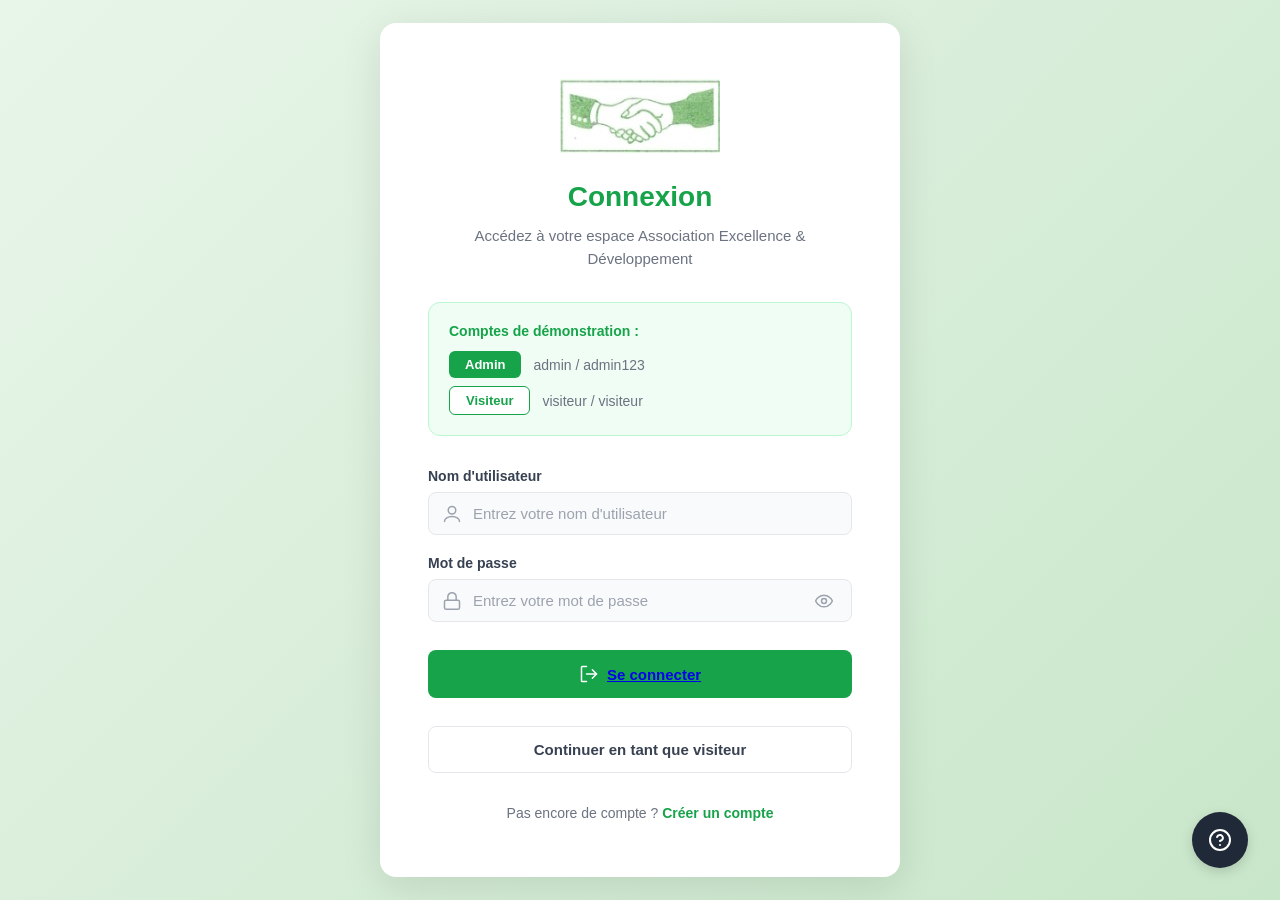
==== index.html @ cd338967 "Fix: move index.html to root" ====
<!doctype html>
<html lang="fr">
  <head>
    <meta charset="UTF-8" />
    <link rel="icon" type="image/svg+xml" href="/vite.svg" />
    <meta name="viewport" content="width=device-width, initial-scale=1.0" />
    <title>Connexion - Adolescence</title>
    <link rel="stylesheet" href="index-user.css">
  </head>
  <body>
    <div id="app">
      <!-- Page de connexion -->
      <div id="login-page" class="page active">
        <div class="container">
          <div class="auth-card">
            <div class="logo-container">
              <div class="logo">
                <img src="logo adolescence.jpg" alt="" srcset="">
              </div>
            </div>

            <h1 class="title">Connexion</h1>
            <p class="subtitle">Accédez à votre espace Association Excellence & Développement</p>

            <div class="demo-accounts">
              <p class="demo-title">Comptes de démonstration :</p>
              <div class="demo-buttons">
                <button class="demo-btn admin-btn">Admin</button>
                <span class="demo-credentials">admin / admin123</span>
              </div>
              <div class="demo-buttons">
                <button class="demo-btn visitor-btn">Visiteur</button>
                <span class="demo-credentials">visiteur / visiteur</span>
              </div>
            </div>

            <form id="login-form" class="auth-form">
              <div class="form-group">
                <label for="login-username">Nom d'utilisateur</label>
                <div class="input-wrapper">
                  <svg class="input-icon" width="20" height="20" viewBox="0 0 20 20" fill="none" xmlns="http://www.w3.org/2000/svg">
                    <path d="M10 10C12.0711 10 13.75 8.32107 13.75 6.25C13.75 4.17893 12.0711 2.5 10 2.5C7.92893 2.5 6.25 4.17893 6.25 6.25C6.25 8.32107 7.92893 10 10 10Z" stroke="currentColor" stroke-width="1.5" stroke-linecap="round" stroke-linejoin="round"/>
                    <path d="M17.5 17.5C17.5 14.7386 14.1421 12.5 10 12.5C5.85786 12.5 2.5 14.7386 2.5 17.5" stroke="currentColor" stroke-width="1.5" stroke-linecap="round" stroke-linejoin="round"/>
                  </svg>
                  <input type="text" id="login-username" placeholder="Entrez votre nom d'utilisateur" required>
                </div>
              </div>

              <div class="form-group">
                <label for="login-password">Mot de passe</label>
                <div class="input-wrapper">
                  <svg class="input-icon" width="20" height="20" viewBox="0 0 20 20" fill="none" xmlns="http://www.w3.org/2000/svg">
                    <path d="M15.8333 9.16667H4.16667C3.24619 9.16667 2.5 9.91286 2.5 10.8333V16.6667C2.5 17.5871 3.24619 18.3333 4.16667 18.3333H15.8333C16.7538 18.3333 17.5 17.5871 17.5 16.6667V10.8333C17.5 9.91286 16.7538 9.16667 15.8333 9.16667Z" stroke="currentColor" stroke-width="1.5" stroke-linecap="round" stroke-linejoin="round"/>
                    <path d="M5.83333 9.16667V5.83333C5.83333 4.72826 6.27232 3.66846 7.05372 2.88706C7.83512 2.10565 8.89493 1.66667 10 1.66667C11.1051 1.66667 12.1649 2.10565 12.9463 2.88706C13.7277 3.66846 14.1667 4.72826 14.1667 5.83333V9.16667" stroke="currentColor" stroke-width="1.5" stroke-linecap="round" stroke-linejoin="round"/>
                  </svg>
                  <input type="password" id="login-password" placeholder="Entrez votre mot de passe" required>
                  <button type="button" class="toggle-password" aria-label="Afficher le mot de passe">
                    <svg class="eye-icon" width="20" height="20" viewBox="0 0 20 20" fill="none" xmlns="http://www.w3.org/2000/svg">
                      <path d="M1.66667 10C1.66667 10 4.16667 4.16667 10 4.16667C15.8333 4.16667 18.3333 10 18.3333 10C18.3333 10 15.8333 15.8333 10 15.8333C4.16667 15.8333 1.66667 10 1.66667 10Z" stroke="currentColor" stroke-width="1.5" stroke-linecap="round" stroke-linejoin="round"/>
                      <path d="M10 12.5C11.3807 12.5 12.5 11.3807 12.5 10C12.5 8.61929 11.3807 7.5 10 7.5C8.61929 7.5 7.5 8.61929 7.5 10C7.5 11.3807 8.61929 12.5 10 12.5Z" stroke="currentColor" stroke-width="1.5" stroke-linecap="round" stroke-linejoin="round"/>
                    </svg>
                  </button>
                </div>
              </div>

              <button type="submit" class="btn btn-primary">
                <svg width="20" height="20" viewBox="0 0 20 20" fill="none" xmlns="http://www.w3.org/2000/svg">
                  <path d="M7.5 2.5H3.33333C2.8731 2.5 2.5 2.8731 2.5 3.33333V16.6667C2.5 17.1269 2.8731 17.5 3.33333 17.5H7.5" stroke="currentColor" stroke-width="1.5" stroke-linecap="round" stroke-linejoin="round"/>
                  <path d="M13.3333 14.1667L17.5 10L13.3333 5.83333" stroke="currentColor" stroke-width="1.5" stroke-linecap="round" stroke-linejoin="round"/>
                  <path d="M17.5 10H7.5" stroke="currentColor" stroke-width="1.5" stroke-linecap="round" stroke-linejoin="round"/>
                </svg>
                  <a href="accuille-user.html">Se connecter </a>
              </button>

              <button type="button" class="btn btn-secondary" id="continue-visitor">
                Continuer en tant que visiteur
              </button>

              <p class="switch-page">
                Pas encore de compte ? <a href="#" id="show-register">Créer un compte</a>
              </p>
            </form>
          </div>
        </div>
      </div>

      <!-- Page d'inscription -->
      <div id="register-page" class="page">
        <div class="container">
          <div class="auth-card">
            <div class="logo-container">
              <div class="logo">
                <img src="logo adolescence.jpg" alt="" srcset="">
              </div>
            </div>

            <h1 class="title">Créer un compte</h1>
            <p class="subtitle">Rejoignez Association Excellence & Développement</p>

            <form id="register-form" class="auth-form">
              <div class="form-group">
                <label for="register-fullname">Nom complet</label>
                <div class="input-wrapper">
                  <svg class="input-icon" width="20" height="20" viewBox="0 0 20 20" fill="none" xmlns="http://www.w3.org/2000/svg">
                    <path d="M10 10C12.0711 10 13.75 8.32107 13.75 6.25C13.75 4.17893 12.0711 2.5 10 2.5C7.92893 2.5 6.25 4.17893 6.25 6.25C6.25 8.32107 7.92893 10 10 10Z" stroke="currentColor" stroke-width="1.5" stroke-linecap="round" stroke-linejoin="round"/>
                    <path d="M17.5 17.5C17.5 14.7386 14.1421 12.5 10 12.5C5.85786 12.5 2.5 14.7386 2.5 17.5" stroke="currentColor" stroke-width="1.5" stroke-linecap="round" stroke-linejoin="round"/>
                  </svg>
                  <input type="text" id="register-fullname" placeholder="Entrez votre nom complet" required>
                </div>
              </div>

              <div class="form-group">
                <label for="register-email">Email</label>
                <div class="input-wrapper">
                  <svg class="input-icon" width="20" height="20" viewBox="0 0 20 20" fill="none" xmlns="http://www.w3.org/2000/svg">
                    <path d="M3.33333 5.83333C3.33333 4.91286 4.07952 4.16667 5 4.16667H15C15.9205 4.16667 16.6667 4.91286 16.6667 5.83333V14.1667C16.6667 15.0871 15.9205 15.8333 15 15.8333H5C4.07952 15.8333 3.33333 15.0871 3.33333 14.1667V5.83333Z" stroke="currentColor" stroke-width="1.5" stroke-linecap="round" stroke-linejoin="round"/>
                    <path d="M3.33333 5.83333L10 10.8333L16.6667 5.83333" stroke="currentColor" stroke-width="1.5" stroke-linecap="round" stroke-linejoin="round"/>
                  </svg>
                  <input type="email" id="register-email" placeholder="votre@email.com" required>
                </div>
              </div>

              <div class="form-group">
                <label for="register-username">Nom d'utilisateur</label>
                <div class="input-wrapper">
                  <svg class="input-icon" width="20" height="20" viewBox="0 0 20 20" fill="none" xmlns="http://www.w3.org/2000/svg">
                    <path d="M10 10C12.0711 10 13.75 8.32107 13.75 6.25C13.75 4.17893 12.0711 2.5 10 2.5C7.92893 2.5 6.25 4.17893 6.25 6.25C6.25 8.32107 7.92893 10 10 10Z" stroke="currentColor" stroke-width="1.5" stroke-linecap="round" stroke-linejoin="round"/>
                    <path d="M17.5 17.5C17.5 14.7386 14.1421 12.5 10 12.5C5.85786 12.5 2.5 14.7386 2.5 17.5" stroke="currentColor" stroke-width="1.5" stroke-linecap="round" stroke-linejoin="round"/>
                  </svg>
                  <input type="text" id="register-username" placeholder="Choisissez un nom d'utilisateur" required>
                </div>
              </div>

              <div class="form-group">
                <label for="register-password">Mot de passe</label>
                <div class="input-wrapper">
                  <svg class="input-icon" width="20" height="20" viewBox="0 0 20 20" fill="none" xmlns="http://www.w3.org/2000/svg">
                    <path d="M15.8333 9.16667H4.16667C3.24619 9.16667 2.5 9.91286 2.5 10.8333V16.6667C2.5 17.5871 3.24619 18.3333 4.16667 18.3333H15.8333C16.7538 18.3333 17.5 17.5871 17.5 16.6667V10.8333C17.5 9.91286 16.7538 9.16667 15.8333 9.16667Z" stroke="currentColor" stroke-width="1.5" stroke-linecap="round" stroke-linejoin="round"/>
                    <path d="M5.83333 9.16667V5.83333C5.83333 4.72826 6.27232 3.66846 7.05372 2.88706C7.83512 2.10565 8.89493 1.66667 10 1.66667C11.1051 1.66667 12.1649 2.10565 12.9463 2.88706C13.7277 3.66846 14.1667 4.72826 14.1667 5.83333V9.16667" stroke="currentColor" stroke-width="1.5" stroke-linecap="round" stroke-linejoin="round"/>
                  </svg>
                  <input type="password" id="register-password" placeholder="Créez un mot de passe" required>
                  <button type="button" class="toggle-password" aria-label="Afficher le mot de passe">
                    <svg class="eye-icon" width="20" height="20" viewBox="0 0 20 20" fill="none" xmlns="http://www.w3.org/2000/svg">
                      <path d="M1.66667 10C1.66667 10 4.16667 4.16667 10 4.16667C15.8333 4.16667 18.3333 10 18.3333 10C18.3333 10 15.8333 15.8333 10 15.8333C4.16667 15.8333 1.66667 10 1.66667 10Z" stroke="currentColor" stroke-width="1.5" stroke-linecap="round" stroke-linejoin="round"/>
                      <path d="M10 12.5C11.3807 12.5 12.5 11.3807 12.5 10C12.5 8.61929 11.3807 7.5 10 7.5C8.61929 7.5 7.5 8.61929 7.5 10C7.5 11.3807 8.61929 12.5 10 12.5Z" stroke="currentColor" stroke-width="1.5" stroke-linecap="round" stroke-linejoin="round"/>
                    </svg>
                  </button>
                </div>
              </div>

              <div class="form-group">
                <label for="register-confirm-password">Confirmer le mot de passe</label>
                <div class="input-wrapper">
                  <svg class="input-icon" width="20" height="20" viewBox="0 0 20 20" fill="none" xmlns="http://www.w3.org/2000/svg">
                    <path d="M15.8333 9.16667H4.16667C3.24619 9.16667 2.5 9.91286 2.5 10.8333V16.6667C2.5 17.5871 3.24619 18.3333 4.16667 18.3333H15.8333C16.7538 18.3333 17.5 17.5871 17.5 16.6667V10.8333C17.5 9.91286 16.7538 9.16667 15.8333 9.16667Z" stroke="currentColor" stroke-width="1.5" stroke-linecap="round" stroke-linejoin="round"/>
                    <path d="M5.83333 9.16667V5.83333C5.83333 4.72826 6.27232 3.66846 7.05372 2.88706C7.83512 2.10565 8.89493 1.66667 10 1.66667C11.1051 1.66667 12.1649 2.10565 12.9463 2.88706C13.7277 3.66846 14.1667 4.72826 14.1667 5.83333V9.16667" stroke="currentColor" stroke-width="1.5" stroke-linecap="round" stroke-linejoin="round"/>
                  </svg>
                  <input type="password" id="register-confirm-password" placeholder="Confirmez votre mot de passe" required>
                  <button type="button" class="toggle-password" aria-label="Afficher le mot de passe">
                    <svg class="eye-icon" width="20" height="20" viewBox="0 0 20 20" fill="none" xmlns="http://www.w3.org/2000/svg">
                      <path d="M1.66667 10C1.66667 10 4.16667 4.16667 10 4.16667C15.8333 4.16667 18.3333 10 18.3333 10C18.3333 10 15.8333 15.8333 10 15.8333C4.16667 15.8333 1.66667 10 1.66667 10Z" stroke="currentColor" stroke-width="1.5" stroke-linecap="round" stroke-linejoin="round"/>
                      <path d="M10 12.5C11.3807 12.5 12.5 11.3807 12.5 10C12.5 8.61929 11.3807 7.5 10 7.5C8.61929 7.5 7.5 8.61929 7.5 10C7.5 11.3807 8.61929 12.5 10 12.5Z" stroke="currentColor" stroke-width="1.5" stroke-linecap="round" stroke-linejoin="round"/>
                    </svg>
                  </button>
                </div>
              </div>

              <button type="submit" class="btn btn-primary">
                <svg width="20" height="20" viewBox="0 0 20 20" fill="none" xmlns="http://www.w3.org/2000/svg">
                  <path d="M10 4.16667V15.8333" stroke="currentColor" stroke-width="1.5" stroke-linecap="round" stroke-linejoin="round"/>
                  <path d="M4.16667 10H15.8333" stroke="currentColor" stroke-width="1.5" stroke-linecap="round" stroke-linejoin="round"/>
                </svg>
                <a href="index.html">Créer mon compte </a>
              </button>

              <p class="switch-page">
                Déjà un compte ? <a href="#" id="show-login">Se connecter</a>
              </p>
            </form>
          </div>
        </div>
      </div>

      <!-- Bouton d'aide -->
      <button class="help-button" aria-label="Aide">
        <svg width="24" height="24" viewBox="0 0 24 24" fill="none" xmlns="http://www.w3.org/2000/svg">
          <circle cx="12" cy="12" r="10" stroke="white" stroke-width="2"/>
          <path d="M9.09 9C9.3251 8.33167 9.78915 7.76811 10.4 7.40913C11.0108 7.05016 11.7289 6.91894 12.4272 7.03871C13.1255 7.15849 13.7588 7.52152 14.2151 8.06353C14.6713 8.60553 14.9211 9.29152 14.92 10C14.92 12 11.92 13 11.92 13" stroke="white" stroke-width="2" stroke-linecap="round" stroke-linejoin="round"/>
          <circle cx="12" cy="17" r="1" fill="white"/>
        </svg>
      </button>
    </div>

    <script src="index-user.js"></script>
  </body>
</html>
---- index-user.css ----
* {
  margin: 0;
  padding: 0;
  box-sizing: border-box;
}

body {
  font-family: -apple-system, BlinkMacSystemFont, 'Segoe UI', Roboto, 'Helvetica Neue', Arial, sans-serif;
  background: linear-gradient(135deg, #e8f5e9 0%, #c8e6c9 100%);
  min-height: 100vh;
  display: flex;
  align-items: center;
  justify-content: center;
  padding: 20px;
}

#app {
  width: 100%;
  position: relative;
}

.container {
  max-width: 520px;
  margin: 0 auto;
  width: 100%;
}

.page {
  display: none;
  animation: fadeIn 0.3s ease-in-out;
}

.page.active {
  display: block;
}

@keyframes fadeIn {
  from {
    opacity: 0;
    transform: translateY(10px);
  }
  to {
    opacity: 1;
    transform: translateY(0);
  }
}

.auth-card {
  background: white;
  border-radius: 16px;
  box-shadow: 0 10px 40px rgba(0, 0, 0, 0.1);
  padding: 48px 40px;
  transition: transform 0.3s ease;
}

.auth-card:hover {
  transform: translateY(-2px);
  box-shadow: 0 12px 48px rgba(0, 0, 0, 0.12);
}

.logo-container {
  text-align: center;
  margin-bottom: 24px;
}

.logo {
  display: inline-block;
  transition: transform 0.3s ease;
}

.logo:hover {
  transform: scale(1.05) rotate(5deg);
}

.title {
  font-size: 28px;
  font-weight: 600;
  text-align: center;
  color: #16A34A;
  margin-bottom: 12px;
}

.subtitle {
  font-size: 15px;
  text-align: center;
  color: #6B7280;
  margin-bottom: 32px;
  line-height: 1.5;
}

.demo-accounts {
  background: #F0FDF4;
  border: 1.5px solid #BBF7D0;
  border-radius: 12px;
  padding: 20px;
  margin-bottom: 32px;
}

.demo-title {
  font-size: 14px;
  font-weight: 600;
  color: #16A34A;
  margin-bottom: 12px;
}

.demo-buttons {
  display: flex;
  align-items: center;
  gap: 12px;
  margin-bottom: 8px;
}

.demo-buttons:last-child {
  margin-bottom: 0;
}

.demo-btn {
  padding: 6px 16px;
  border-radius: 6px;
  border: none;
  font-size: 13px;
  font-weight: 600;
  cursor: pointer;
  transition: all 0.2s ease;
}

.admin-btn {
  background: #16A34A;
  color: white;
}

.admin-btn:hover {
  background: #15803D;
  transform: translateY(-1px);
}

.visitor-btn {
  background: white;
  color: #16A34A;
  border: 1.5px solid #16A34A;
}

.visitor-btn:hover {
  background: #F0FDF4;
  transform: translateY(-1px);
}

.demo-credentials {
  font-size: 14px;
  color: #6B7280;
}

.auth-form {
  display: flex;
  flex-direction: column;
  gap: 20px;
}

.form-group {
  display: flex;
  flex-direction: column;
  gap: 8px;
}

.form-group label {
  font-size: 14px;
  font-weight: 600;
  color: #374151;
}

.input-wrapper {
  position: relative;
  display: flex;
  align-items: center;
}

.input-icon {
  position: absolute;
  left: 14px;
  color: #9CA3AF;
  pointer-events: none;
  z-index: 1;
}

.input-wrapper input {
  width: 100%;
  padding: 12px 14px 12px 44px;
  border: 1.5px solid #E5E7EB;
  border-radius: 8px;
  font-size: 15px;
  color: #1F2937;
  background: #F9FAFB;
  transition: all 0.2s ease;
}

.input-wrapper input:focus {
  outline: none;
  border-color: #16A34A;
  background: white;
  box-shadow: 0 0 0 3px rgba(22, 163, 74, 0.1);
}

.input-wrapper input::placeholder {
  color: #9CA3AF;
}

.toggle-password {
  position: absolute;
  right: 12px;
  background: none;
  border: none;
  padding: 6px;
  cursor: pointer;
  color: #9CA3AF;
  transition: color 0.2s ease;
  display: flex;
  align-items: center;
  justify-content: center;
}

.toggle-password:hover {
  color: #16A34A;
}

.toggle-password:focus {
  outline: none;
}

.btn {
  padding: 14px 24px;
  border-radius: 8px;
  border: none;
  font-size: 15px;
  font-weight: 600;
  cursor: pointer;
  transition: all 0.3s ease;
  display: flex;
  align-items: center;
  justify-content: center;
  gap: 8px;
  margin-top: 8px;
}

.btn-primary {
  background: #16A34A;
  color: white;
}

.btn-primary:hover {
  background: #15803D;
  transform: translateY(-2px);
  box-shadow: 0 6px 20px rgba(22, 163, 74, 0.3);
}

.btn-primary:active {
  transform: translateY(0);
}

.btn-secondary {
  background: white;
  color: #374151;
  border: 1.5px solid #E5E7EB;
}

.btn-secondary:hover {
  background: #F9FAFB;
  border-color: #16A34A;
  color: #16A34A;
  transform: translateY(-2px);
  box-shadow: 0 4px 12px rgba(0, 0, 0, 0.08);
}

.btn-secondary:active {
  transform: translateY(0);
}

.switch-page {
  text-align: center;
  font-size: 14px;
  color: #6B7280;
  margin-top: 12px;
}

.switch-page a {
  color: #16A34A;
  text-decoration: none;
  font-weight: 600;
  transition: color 0.2s ease;
}

.switch-page a:hover {
  color: #15803D;
  text-decoration: underline;
}

.help-button {
  position: fixed;
  bottom: 32px;
  right: 32px;
  width: 56px;
  height: 56px;
  border-radius: 50%;
  background: #1F2937;
  border: none;
  cursor: pointer;
  display: flex;
  align-items: center;
  justify-content: center;
  box-shadow: 0 4px 12px rgba(0, 0, 0, 0.15);
  transition: all 0.3s ease;
  z-index: 1000;
}

.help-button:hover {
  background: #111827;
  transform: scale(1.1);
  box-shadow: 0 6px 20px rgba(0, 0, 0, 0.2);
}

.help-button:active {
  transform: scale(1.05);
}

@media (max-width: 640px) {
  body {
    padding: 16px;
  }

  .auth-card {
    padding: 32px 24px;
  }

  .title {
    font-size: 24px;
  }

  .subtitle {
    font-size: 14px;
  }

  .demo-accounts {
    padding: 16px;
  }

  .demo-buttons {
    flex-direction: column;
    align-items: flex-start;
    gap: 8px;
  }

  .help-button {
    bottom: 24px;
    right: 24px;
    width: 48px;
    height: 48px;
  }

  .help-button svg {
    width: 20px;
    height: 20px;
  }
}

@media (max-width: 400px) {
  .auth-card {
    padding: 24px 20px;
  }

  .title {
    font-size: 22px;
  }

  .btn {
    padding: 12px 20px;
    font-size: 14px;
  }

  .input-wrapper input {
    font-size: 14px;
    padding: 11px 12px 11px 40px;
  }
}

@media (min-width: 641px) and (max-width: 1024px) {
  .container {
    max-width: 480px;
  }
}

@media (min-width: 1025px) {
  .container {
    max-width: 520px;
  }

  .auth-card {
    padding: 56px 48px;
  }
}

.error-message {
  background: #FEE2E2;
  border: 1.5px solid #FCA5A5;
  color: #DC2626;
  padding: 12px 16px;
  border-radius: 8px;
  font-size: 14px;
  margin-bottom: 16px;
  display: none;
  animation: slideDown 0.3s ease;
}

.error-message.show {
  display: block;
}

.success-message {
  background: #D1FAE5;
  border: 1.5px solid #86EFAC;
  color: #16A34A;
  padding: 12px 16px;
  border-radius: 8px;
  font-size: 14px;
  margin-bottom: 16px;
  display: none;
  animation: slideDown 0.3s ease;
}

.success-message.show {
  display: block;
}

@keyframes slideDown {
  from {
    opacity: 0;
    transform: translateY(-10px);
  }
  to {
    opacity: 1;
    transform: translateY(0);
  }
}

.btn:disabled {
  opacity: 0.6;
  cursor: not-allowed;
  transform: none !important;
}

.input-wrapper input:disabled {
  background: #F3F4F6;
  cursor: not-allowed;
}
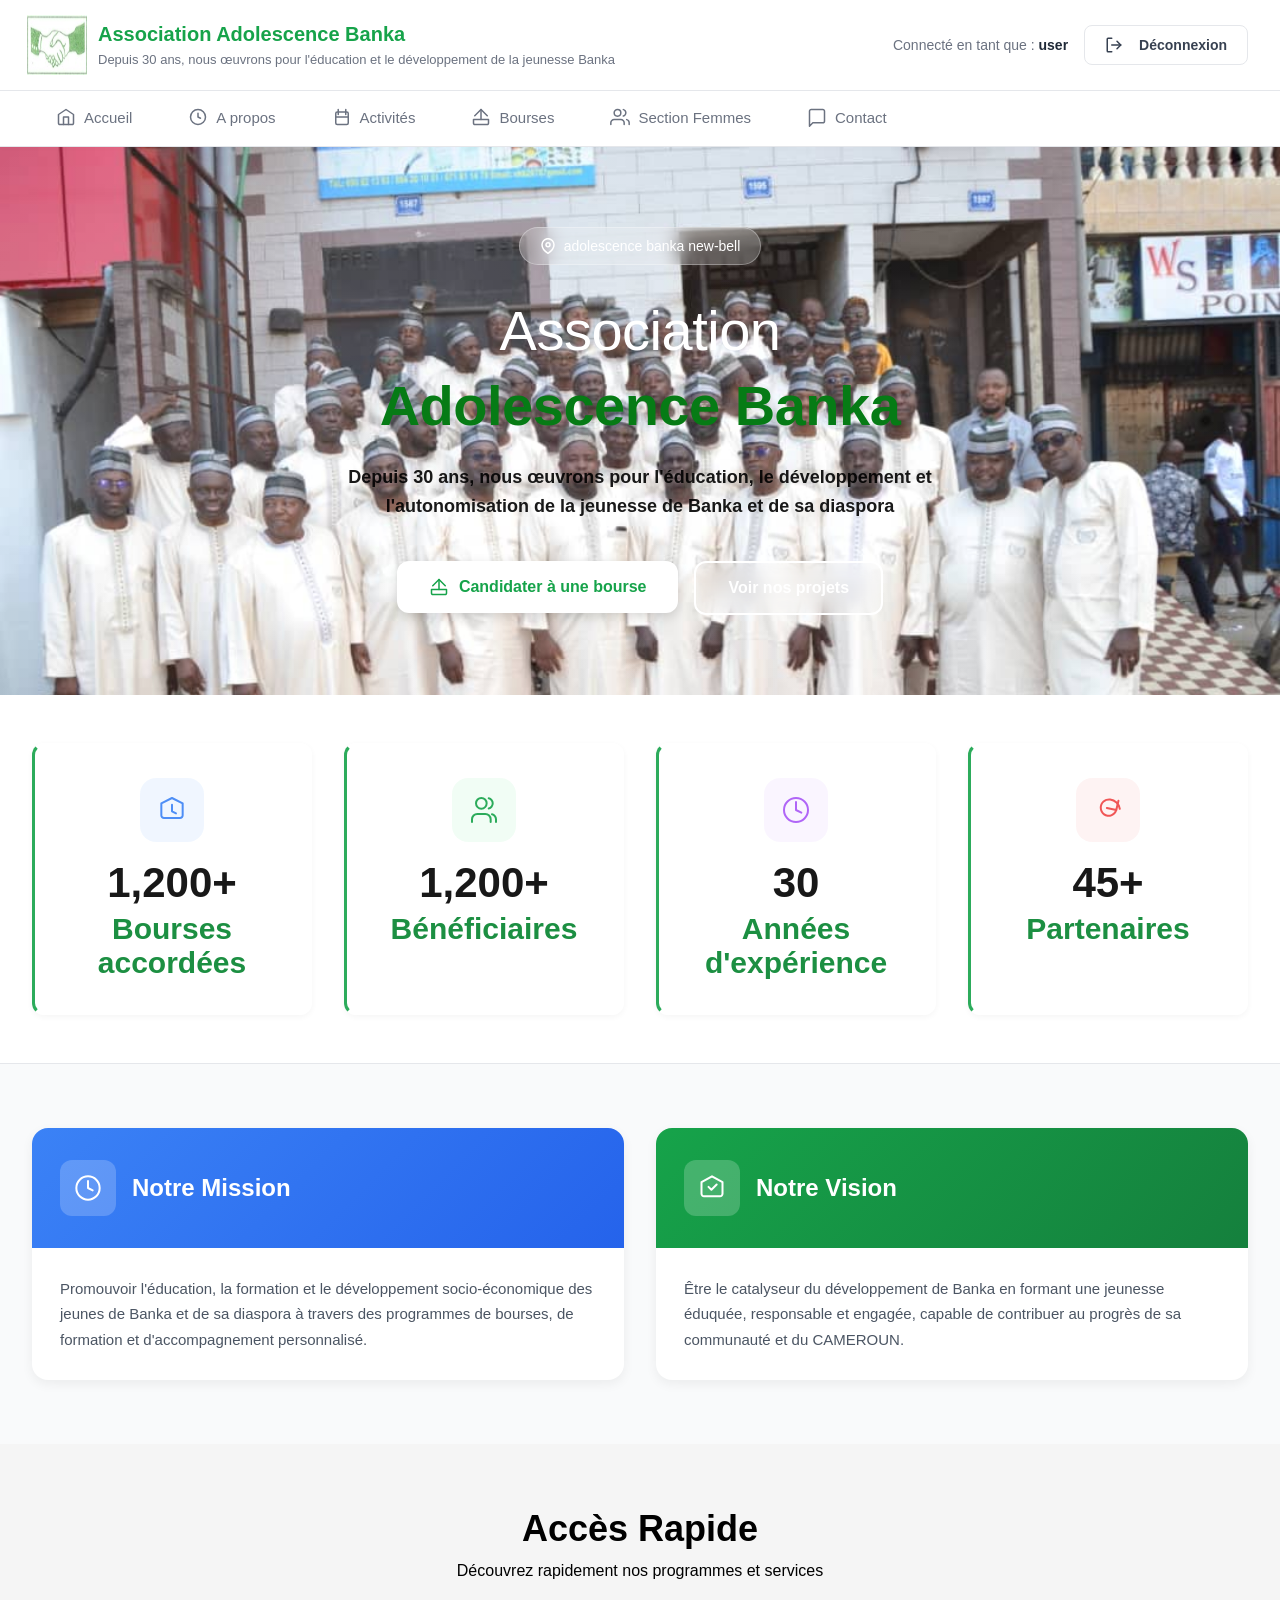
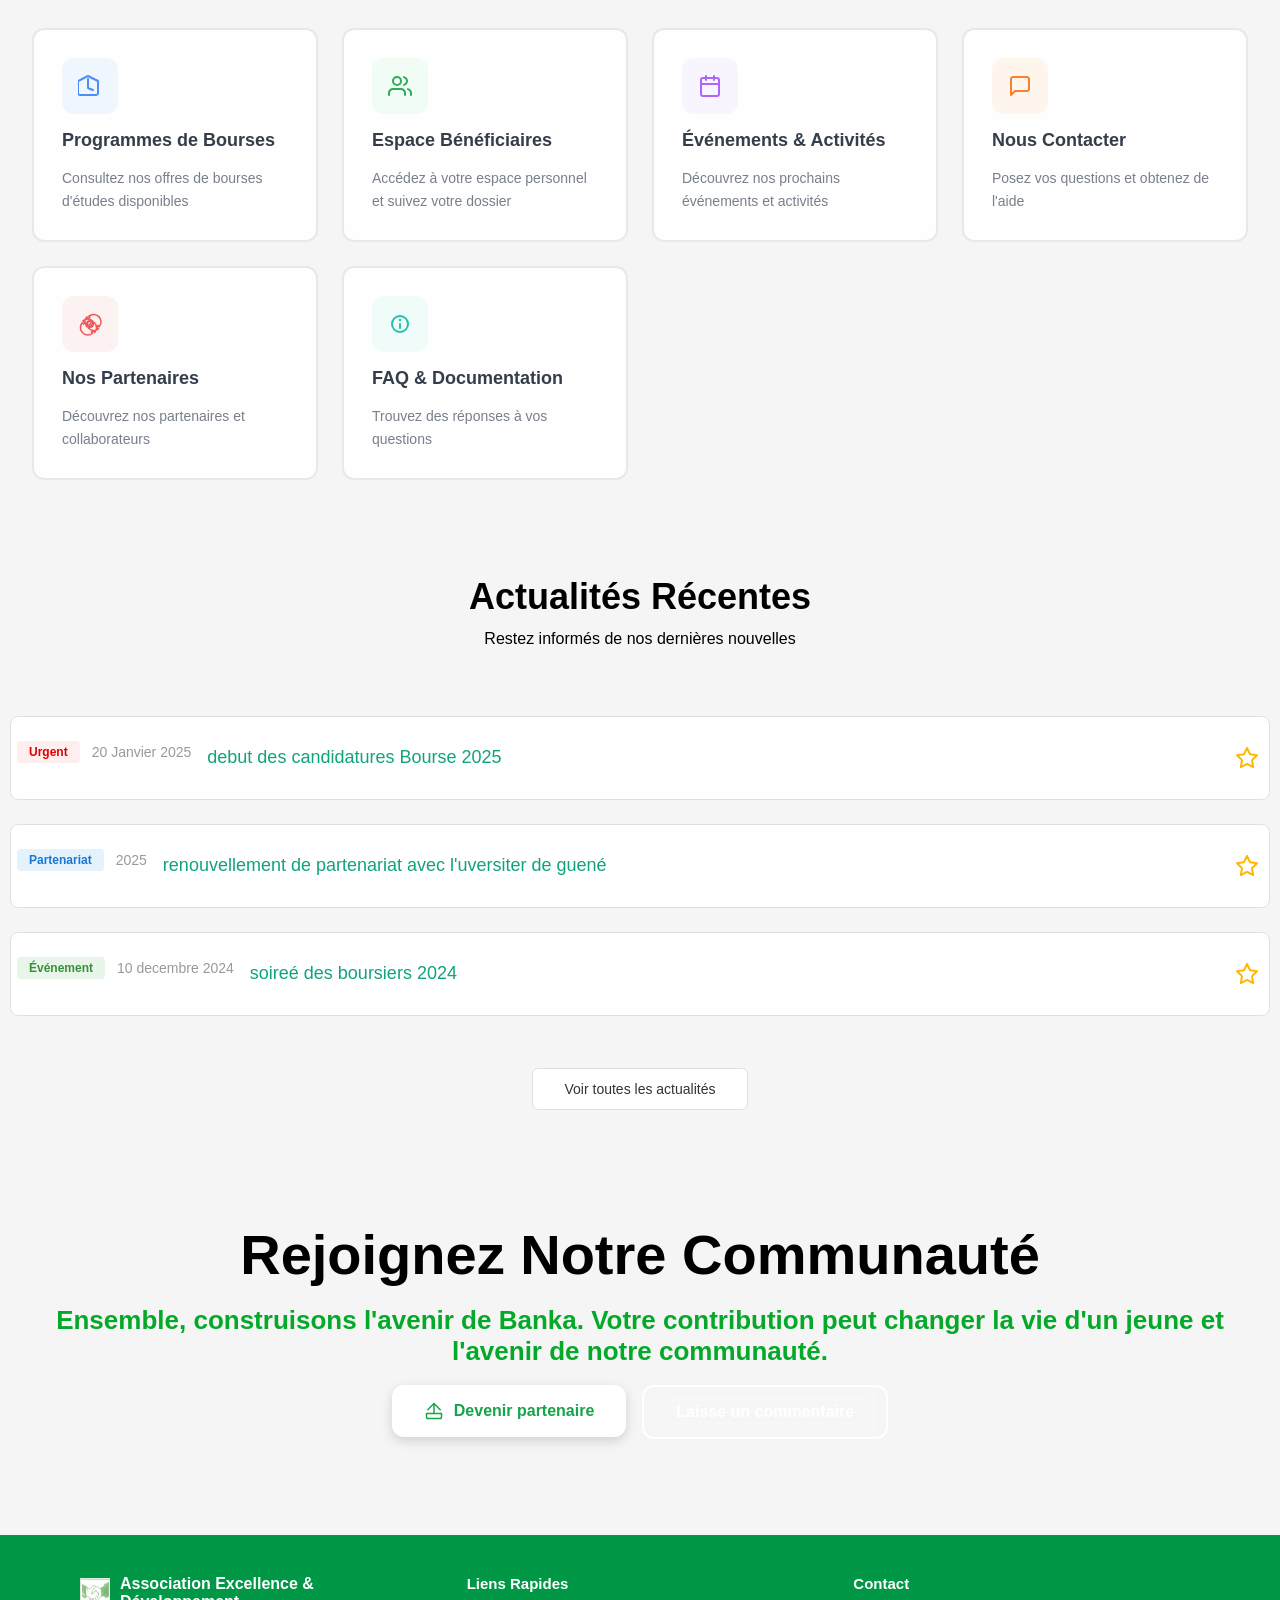
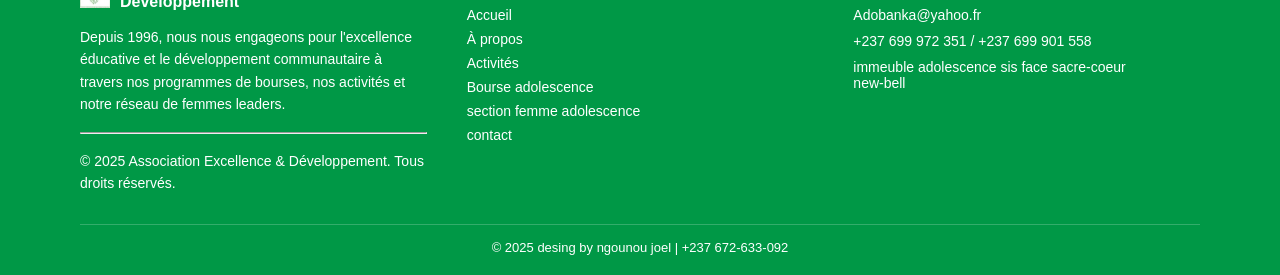
==== commit 1ee10585: "mise ajour de galerie" ====
--- a/index.html
+++ b/index.html
@@ -2,195 +2,416 @@
 <html lang="fr">
   <head>
     <meta charset="UTF-8" />
-    <link rel="icon" type="image/svg+xml" href="/vite.svg" />
     <meta name="viewport" content="width=device-width, initial-scale=1.0" />
-    <title>Connexion - Adolescence</title>
-    <link rel="stylesheet" href="index-user.css">
+    <title>Accueil - Association Adolescence Banka</title>
+    <link rel="stylesheet" href="accuille-user.css">
+    <link rel="stylesheet" href="footer-header-user.css">
   </head>
   <body>
     <div id="app">
-      <!-- Page de connexion -->
-      <div id="login-page" class="page active">
-        <div class="container">
-          <div class="auth-card">
-            <div class="logo-container">
-              <div class="logo">
-                <img src="logo adolescence.jpg" alt="" srcset="">
-              </div>
-            </div>
-
-            <h1 class="title">Connexion</h1>
-            <p class="subtitle">Accédez à votre espace Association Excellence & Développement</p>
-
-            <div class="demo-accounts">
-              <p class="demo-title">Comptes de démonstration :</p>
-              <div class="demo-buttons">
-                <button class="demo-btn admin-btn">Admin</button>
-                <span class="demo-credentials">admin / admin123</span>
-              </div>
-              <div class="demo-buttons">
-                <button class="demo-btn visitor-btn">Visiteur</button>
-                <span class="demo-credentials">visiteur / visiteur</span>
-              </div>
-            </div>
-
-            <form id="login-form" class="auth-form">
-              <div class="form-group">
-                <label for="login-username">Nom d'utilisateur</label>
-                <div class="input-wrapper">
-                  <svg class="input-icon" width="20" height="20" viewBox="0 0 20 20" fill="none" xmlns="http://www.w3.org/2000/svg">
-                    <path d="M10 10C12.0711 10 13.75 8.32107 13.75 6.25C13.75 4.17893 12.0711 2.5 10 2.5C7.92893 2.5 6.25 4.17893 6.25 6.25C6.25 8.32107 7.92893 10 10 10Z" stroke="currentColor" stroke-width="1.5" stroke-linecap="round" stroke-linejoin="round"/>
-                    <path d="M17.5 17.5C17.5 14.7386 14.1421 12.5 10 12.5C5.85786 12.5 2.5 14.7386 2.5 17.5" stroke="currentColor" stroke-width="1.5" stroke-linecap="round" stroke-linejoin="round"/>
-                  </svg>
-                  <input type="text" id="login-username" placeholder="Entrez votre nom d'utilisateur" required>
-                </div>
-              </div>
-
-              <div class="form-group">
-                <label for="login-password">Mot de passe</label>
-                <div class="input-wrapper">
-                  <svg class="input-icon" width="20" height="20" viewBox="0 0 20 20" fill="none" xmlns="http://www.w3.org/2000/svg">
-                    <path d="M15.8333 9.16667H4.16667C3.24619 9.16667 2.5 9.91286 2.5 10.8333V16.6667C2.5 17.5871 3.24619 18.3333 4.16667 18.3333H15.8333C16.7538 18.3333 17.5 17.5871 17.5 16.6667V10.8333C17.5 9.91286 16.7538 9.16667 15.8333 9.16667Z" stroke="currentColor" stroke-width="1.5" stroke-linecap="round" stroke-linejoin="round"/>
-                    <path d="M5.83333 9.16667V5.83333C5.83333 4.72826 6.27232 3.66846 7.05372 2.88706C7.83512 2.10565 8.89493 1.66667 10 1.66667C11.1051 1.66667 12.1649 2.10565 12.9463 2.88706C13.7277 3.66846 14.1667 4.72826 14.1667 5.83333V9.16667" stroke="currentColor" stroke-width="1.5" stroke-linecap="round" stroke-linejoin="round"/>
-                  </svg>
-                  <input type="password" id="login-password" placeholder="Entrez votre mot de passe" required>
-                  <button type="button" class="toggle-password" aria-label="Afficher le mot de passe">
-                    <svg class="eye-icon" width="20" height="20" viewBox="0 0 20 20" fill="none" xmlns="http://www.w3.org/2000/svg">
-                      <path d="M1.66667 10C1.66667 10 4.16667 4.16667 10 4.16667C15.8333 4.16667 18.3333 10 18.3333 10C18.3333 10 15.8333 15.8333 10 15.8333C4.16667 15.8333 1.66667 10 1.66667 10Z" stroke="currentColor" stroke-width="1.5" stroke-linecap="round" stroke-linejoin="round"/>
-                      <path d="M10 12.5C11.3807 12.5 12.5 11.3807 12.5 10C12.5 8.61929 11.3807 7.5 10 7.5C8.61929 7.5 7.5 8.61929 7.5 10C7.5 11.3807 8.61929 12.5 10 12.5Z" stroke="currentColor" stroke-width="1.5" stroke-linecap="round" stroke-linejoin="round"/>
-                    </svg>
-                  </button>
-                </div>
-              </div>
-
-              <button type="submit" class="btn btn-primary">
-                <svg width="20" height="20" viewBox="0 0 20 20" fill="none" xmlns="http://www.w3.org/2000/svg">
-                  <path d="M7.5 2.5H3.33333C2.8731 2.5 2.5 2.8731 2.5 3.33333V16.6667C2.5 17.1269 2.8731 17.5 3.33333 17.5H7.5" stroke="currentColor" stroke-width="1.5" stroke-linecap="round" stroke-linejoin="round"/>
-                  <path d="M13.3333 14.1667L17.5 10L13.3333 5.83333" stroke="currentColor" stroke-width="1.5" stroke-linecap="round" stroke-linejoin="round"/>
-                  <path d="M17.5 10H7.5" stroke="currentColor" stroke-width="1.5" stroke-linecap="round" stroke-linejoin="round"/>
-                </svg>
-                  <a href="accuille-user.html">Se connecter </a>
-              </button>
-
-              <button type="button" class="btn btn-secondary" id="continue-visitor">
-                Continuer en tant que visiteur
-              </button>
-
-              <p class="switch-page">
-                Pas encore de compte ? <a href="#" id="show-register">Créer un compte</a>
-              </p>
-            </form>
-          </div>
-        </div>
+      <!-- Header -->
+      <header class="header">
+        <div class="header-container">
+          <div class="logo-section">
+            <div class="logo-icon">
+              <img src="logo adolescence.jpg" alt="" srcset="">
+            </div>
+            <div class="logo-text">
+              <h1 class="logo-title">Association Adolescence Banka</h1>
+              <p class="logo-subtitle">Depuis 30 ans, nous œuvrons pour l'éducation et le développement de la jeunesse Banka</p>
+            </div>
+          </div>
+          <div class="user-section">
+            <span class="user-label">Connecté en tant que : <strong class="user-name">user</strong></span>
+            <button class="logout-btn" id="logout-btn">
+              <svg width="18" height="18" viewBox="0 0 18 18" fill="none" xmlns="http://www.w3.org/2000/svg">
+                <path d="M6.75 2.25H3C2.58579 2.25 2.25 2.58579 2.25 3V15C2.25 15.4142 2.58579 15.75 3 15.75H6.75" stroke="currentColor" stroke-width="1.5" stroke-linecap="round" stroke-linejoin="round"/>
+                <path d="M12 12.75L15.75 9L12 5.25" stroke="currentColor" stroke-width="1.5" stroke-linecap="round" stroke-linejoin="round"/>
+                <path d="M15.75 9H6.75" stroke="currentColor" stroke-width="1.5" stroke-linecap="round" stroke-linejoin="round"/>
+              </svg>
+              Déconnexion
+            </button>
+          </div>
+        </div>
+      </header>
+
+      <!-- Navigation -->
+      <nav class="navigation">
+        <div class="nav-container">
+          <a href="accuille-user.html" class="nav-item active">
+            <svg width="20" height="20" viewBox="0 0 20 20" fill="none" xmlns="http://www.w3.org/2000/svg">
+              <path d="M2.5 7.5L10 2.5L17.5 7.5V16.25C17.5 16.5815 17.3683 16.8995 17.1339 17.1339C16.8995 17.3683 16.5815 17.5 16.25 17.5H3.75C3.41848 17.5 3.10054 17.3683 2.86612 17.1339C2.6317 16.8995 2.5 16.5815 2.5 16.25V7.5Z" stroke="currentColor" stroke-width="1.5" stroke-linecap="round" stroke-linejoin="round"/>
+              <path d="M7.5 17.5V10H12.5V17.5" stroke="currentColor" stroke-width="1.5" stroke-linecap="round" stroke-linejoin="round"/>
+            </svg>
+            Accueil
+          </a>
+          <a href="A propos-user.html" class="nav-item">
+            <svg width="20" height="20" viewBox="0 0 20 20" fill="none" xmlns="http://www.w3.org/2000/svg">
+              <path d="M10 17.5C14.1421 17.5 17.5 14.1421 17.5 10C17.5 5.85786 14.1421 2.5 10 2.5C5.85786 2.5 2.5 5.85786 2.5 10C2.5 14.1421 5.85786 17.5 10 17.5Z" stroke="currentColor" stroke-width="1.5" stroke-linecap="round" stroke-linejoin="round"/>
+              <path d="M10 6.25V10L12.5 11.25" stroke="currentColor" stroke-width="1.5" stroke-linecap="round" stroke-linejoin="round"/>
+            </svg>
+            A propos
+          </a>
+          <a href="Activiter-user.html" class="nav-item">
+            <svg width="20" height="20" viewBox="0 0 20 20" fill="none" xmlns="http://www.w3.org/2000/svg">
+              <rect x="3.75" y="5" width="12.5" height="12.5" rx="1.5" stroke="currentColor" stroke-width="1.5" stroke-linecap="round" stroke-linejoin="round"/>
+              <path d="M13.75 2.5V7.5" stroke="currentColor" stroke-width="1.5" stroke-linecap="round" stroke-linejoin="round"/>
+              <path d="M6.25 2.5V7.5" stroke="currentColor" stroke-width="1.5" stroke-linecap="round" stroke-linejoin="round"/>
+              <path d="M3.75 10H16.25" stroke="currentColor" stroke-width="1.5" stroke-linecap="round" stroke-linejoin="round"/>
+            </svg>
+            Activités
+          </a>
+          <a href="bource-user.html" class="nav-item">
+            <svg width="20" height="20" viewBox="0 0 20 20" fill="none" xmlns="http://www.w3.org/2000/svg">
+              <path d="M16.25 8.75L10 2.5L3.75 8.75" stroke="currentColor" stroke-width="1.5" stroke-linecap="round" stroke-linejoin="round"/>
+              <path d="M10 2.5V12.5" stroke="currentColor" stroke-width="1.5" stroke-linecap="round" stroke-linejoin="round"/>
+              <path d="M2.5 12.5H17.5V16.25C17.5 16.5815 17.3683 16.8995 17.1339 17.1339C16.8995 17.3683 16.5815 17.5 16.25 17.5H3.75C3.41848 17.5 3.10054 17.3683 2.86612 17.1339C2.6317 16.8995 2.5 16.5815 2.5 16.25V12.5Z" stroke="currentColor" stroke-width="1.5" stroke-linecap="round" stroke-linejoin="round"/>
+            </svg>
+            Bourses
+          </a>
+          <a href="femmeadolescence-user.html" class="nav-item">
+            <svg width="20" height="20" viewBox="0 0 20 20" fill="none" xmlns="http://www.w3.org/2000/svg">
+              <path d="M14.1667 17.5V15.8333C14.1667 14.9493 13.8155 14.1014 13.1904 13.4763C12.5652 12.8512 11.7174 12.5 10.8333 12.5H4.16667C3.28261 12.5 2.43476 12.8512 1.80964 13.4763C1.18452 14.1014 0.833336 14.9493 0.833336 15.8333V17.5" stroke="currentColor" stroke-width="1.5" stroke-linecap="round" stroke-linejoin="round"/>
+              <path d="M7.50001 9.16667C9.34096 9.16667 10.8333 7.67428 10.8333 5.83333C10.8333 3.99238 9.34096 2.5 7.50001 2.5C5.65906 2.5 4.16667 3.99238 4.16667 5.83333C4.16667 7.67428 5.65906 9.16667 7.50001 9.16667Z" stroke="currentColor" stroke-width="1.5" stroke-linecap="round" stroke-linejoin="round"/>
+              <path d="M19.1667 17.5V15.8333C19.1661 15.0948 18.9204 14.3773 18.4679 13.7936C18.0154 13.2099 17.3819 12.793 16.6667 12.6083" stroke="currentColor" stroke-width="1.5" stroke-linecap="round" stroke-linejoin="round"/>
+              <path d="M13.3333 2.60834C14.0503 2.79192 14.6858 3.20892 15.1396 3.79359C15.5935 4.37827 15.8398 5.09736 15.8398 5.8375C15.8398 6.57765 15.5935 7.29674 15.1396 7.88141C14.6858 8.46609 14.0503 8.88309 13.3333 9.06667" stroke="currentColor" stroke-width="1.5" stroke-linecap="round" stroke-linejoin="round"/>
+            </svg>
+            Section Femmes
+          </a>
+          <a href="contact-user.html" class="nav-item">
+            <svg width="20" height="20" viewBox="0 0 20 20" fill="none" xmlns="http://www.w3.org/2000/svg">
+              <path d="M17.5 14.1667C17.5 14.6087 17.3244 15.0326 17.0118 15.3452C16.6993 15.6577 16.2754 15.8333 15.8333 15.8333H5.83333L2.5 19.1667V4.16667C2.5 3.72464 2.67559 3.30072 2.98816 2.98816C3.30072 2.67559 3.72464 2.5 4.16667 2.5H15.8333C16.2754 2.5 16.6993 2.67559 17.0118 2.98816C17.3244 3.30072 17.5 3.72464 17.5 4.16667V14.1667Z" stroke="currentColor" stroke-width="1.5" stroke-linecap="round" stroke-linejoin="round"/>
+            </svg>
+            Contact
+          </a>
+        </div>
+      </nav>
+
+      <!-- Hero Section -->
+      <section class="hero-section">
+        <div class="hero-container">
+          <a href="contact-user.html#carte" style="text-decoration: none;"><div class="location-badge">
+            <svg width="16" height="16" viewBox="0 0 16 16" fill="none" xmlns="http://www.w3.org/2000/svg">
+              <path d="M14 6.66667C14 11.3333 8 15.3333 8 15.3333C8 15.3333 2 11.3333 2 6.66667C2 5.07536 2.63214 3.54926 3.75736 2.42404C4.88258 1.29882 6.40869 0.666672 8 0.666672C9.59131 0.666672 11.1174 1.29882 12.2426 2.42404C13.3679 3.54926 14 5.07536 14 6.66667Z" stroke="currentColor" stroke-width="1.5" stroke-linecap="round" stroke-linejoin="round"/>
+              <path d="M8 8.66667C9.10457 8.66667 10 7.77124 10 6.66667C10 5.5621 9.10457 4.66667 8 4.66667C6.89543 4.66667 6 5.5621 6 6.66667C6 7.77124 6.89543 8.66667 8 8.66667Z" stroke="currentColor" stroke-width="1.5" stroke-linecap="round" stroke-linejoin="round"/>
+            </svg>
+            adolescence banka new-bell
+          </div></a>
+
+          <h2 class="hero-title">
+            Association<br>
+            <span class="hero-title-highlight">Adolescence Banka</span>
+          </h2>
+
+          <p class="hero-description">
+            Depuis 30 ans, nous œuvrons pour l'éducation, le développement et<br>
+            l'autonomisation de la jeunesse de Banka et de sa diaspora
+          </p>
+
+          <div class="hero-buttons">
+            <a href="bource-user.html#inscription#quandidate" style="text-decoration: none;"><button class="hero-btn btn-primary">
+              <svg width="20" height="20" viewBox="0 0 20 20" fill="none" xmlns="http://www.w3.org/2000/svg">
+                <path d="M16.25 8.75L10 2.5L3.75 8.75" stroke="currentColor" stroke-width="1.5" stroke-linecap="round" stroke-linejoin="round"/>
+                <path d="M10 2.5V12.5" stroke="currentColor" stroke-width="1.5" stroke-linecap="round" stroke-linejoin="round"/>
+                <path d="M2.5 12.5H17.5V16.25C17.5 16.5815 17.3683 16.8995 17.1339 17.1339C16.8995 17.3683 16.5815 17.5 16.25 17.5H3.75C3.41848 17.5 3.10054 17.3683 2.86612 17.1339C2.6317 16.8995 2.5 16.5815 2.5 16.25V12.5Z" stroke="currentColor" stroke-width="1.5" stroke-linecap="round" stroke-linejoin="round"/>
+              </svg>
+              Candidater à une bourse
+            </button></a>
+            <a href="/Activiter-user.html" style="text-decoration: none;"><button class="hero-btn btn-secondary">
+              Voir nos projets
+            </button></a>
+          </div>
+        </div>
+      </section>
+
+      <!-- Statistics Section -->
+      <section class="statistics-section">
+        <div class="statistics-container">
+          <div class="stat-card">
+            <div class="stat-icon blue">
+              <svg width="32" height="32" viewBox="0 0 32 32" fill="none" xmlns="http://www.w3.org/2000/svg">
+                <path d="M26.6667 9.33334L16 4L5.33334 9.33334V21.3333C5.33334 22.0406 5.61429 22.7189 6.11438 23.219C6.61448 23.719 7.29276 24 8.00001 24H24C24.7073 24 25.3855 23.719 25.8856 23.219C26.3857 22.7189 26.6667 22.0406 26.6667 21.3333V9.33334Z" stroke="currentColor" stroke-width="2" stroke-linecap="round" stroke-linejoin="round"/>
+                <path d="M16 10.6667V17.3333L20 19.3333" stroke="currentColor" stroke-width="2" stroke-linecap="round" stroke-linejoin="round"/>
+              </svg>
+            </div>
+            <div class="stat-number">1,200+</div>
+            <div class="stat-label">Bourses accordées</div>
+          </div>
+
+          <div class="stat-card">
+            <div class="stat-icon green">
+              <svg width="32" height="32" viewBox="0 0 32 32" fill="none" xmlns="http://www.w3.org/2000/svg">
+                <path d="M22.6667 28V25.3333C22.6667 23.9188 22.1048 22.5623 21.1046 21.5621C20.1044 20.5619 18.7479 20 17.3333 20H9.33334C7.91885 20 6.56229 20.5619 5.5621 21.5621C4.5619 22.5623 4.00001 23.9188 4.00001 25.3333V28" stroke="currentColor" stroke-width="2" stroke-linecap="round" stroke-linejoin="round"/>
+                <path d="M13.3333 14.6667C16.2789 14.6667 18.6667 12.2789 18.6667 9.33334C18.6667 6.38782 16.2789 4.00001 13.3333 4.00001C10.3878 4.00001 8.00001 6.38782 8.00001 9.33334C8.00001 12.2789 10.3878 14.6667 13.3333 14.6667Z" stroke="currentColor" stroke-width="2" stroke-linecap="round" stroke-linejoin="round"/>
+                <path d="M28 28V25.3333C27.9992 24.1472 27.5996 23.0001 26.8685 22.0743C26.1374 21.1485 25.1178 20.4977 23.9733 20.2267" stroke="currentColor" stroke-width="2" stroke-linecap="round" stroke-linejoin="round"/>
+                <path d="M20.6933 4.22668C21.8401 4.49641 22.8623 5.14761 23.5951 6.07486C24.3279 7.00211 24.7282 8.1514 24.7282 9.34001C24.7282 10.5286 24.3279 11.6779 23.5951 12.6052C22.8623 13.5324 21.8401 14.1836 20.6933 14.4533" stroke="currentColor" stroke-width="2" stroke-linecap="round" stroke-linejoin="round"/>
+              </svg>
+            </div>
+            <div class="stat-number">1,200+</div>
+            <div class="stat-label">Bénéficiaires</div>
+          </div>
+
+          <div class="stat-card">
+            <div class="stat-icon purple">
+              <svg width="32" height="32" viewBox="0 0 32 32" fill="none" xmlns="http://www.w3.org/2000/svg">
+                <path d="M16 28C22.6274 28 28 22.6274 28 16C28 9.37258 22.6274 4 16 4C9.37258 4 4 9.37258 4 16C4 22.6274 9.37258 28 16 28Z" stroke="currentColor" stroke-width="2" stroke-linecap="round" stroke-linejoin="round"/>
+                <path d="M16 8V16L21.3333 18.6667" stroke="currentColor" stroke-width="2" stroke-linecap="round" stroke-linejoin="round"/>
+              </svg>
+            </div>
+            <div class="stat-number">30</div>
+            <div class="stat-label">Années d'expérience</div>
+          </div>
+
+          <div class="stat-card">
+            <div class="stat-icon red">
+              <svg width="32" height="32" viewBox="0 0 32 32" fill="none" xmlns="http://www.w3.org/2000/svg">
+                <path d="M27.7867 14.8C27.0134 9.97334 23.0267 6.14667 18.16 5.54667C16.9049 5.41031 15.6355 5.52342 14.4267 5.88C13.9067 6.04 13.4134 6.26667 12.9467 6.52C11.9467 7.06667 11.0667 7.82667 10.3734 8.73334C9.86669 9.41334 9.46669 10.1733 9.20002 11C8.92002 11.8667 8.76002 12.7867 8.76002 13.7333C8.76002 15.0933 9.10669 16.3733 9.70669 17.5067C10.3067 18.64 11.1334 19.6 12.1334 20.3333C13.1334 21.0667 14.2934 21.5467 15.5467 21.72C16.8 21.8933 18.08 21.76 19.2667 21.3333C20.4534 20.9067 21.52 20.2133 22.3867 19.3067C23.2534 18.4 23.8934 17.2933 24.24 16.08" stroke="currentColor" stroke-width="2" stroke-linecap="round" stroke-linejoin="round"/>
+                <path d="M26.4533 6.66667L24.2933 16.0933L14.8667 13.9333" stroke="currentColor" stroke-width="2" stroke-linecap="round" stroke-linejoin="round"/>
+              </svg>
+            </div>
+            <div class="stat-number">45+</div>
+            <div class="stat-label">Partenaires</div>
+          </div>
+        </div>
+      </section>
+
+      <!-- Mission & Vision Section -->
+      <section class="mission-vision-section">
+        <div class="mission-vision-container">
+          <div class="mission-card">
+            <div class="card-header blue">
+              <div class="card-icon">
+                <svg width="28" height="28" viewBox="0 0 28 28" fill="none" xmlns="http://www.w3.org/2000/svg">
+                  <path d="M14 25.6667C20.4433 25.6667 25.6667 20.4433 25.6667 14C25.6667 7.55672 20.4433 2.33334 14 2.33334C7.55672 2.33334 2.33334 7.55672 2.33334 14C2.33334 20.4433 7.55672 25.6667 14 25.6667Z" stroke="white" stroke-width="2" stroke-linecap="round" stroke-linejoin="round"/>
+                  <path d="M14 7V14L18.6667 16.3333" stroke="white" stroke-width="2" stroke-linecap="round" stroke-linejoin="round"/>
+                </svg>
+              </div>
+              <h3 class="card-title">Notre Mission</h3>
+            </div>
+            <p class="card-description">
+              Promouvoir l'éducation, la formation et le développement socio-économique des jeunes de Banka et de sa diaspora à travers des programmes de bourses, de formation et d'accompagnement personnalisé.
+            </p>
+          </div>
+
+          <div class="mission-card">
+            <div class="card-header green">
+              <div class="card-icon">
+                <svg width="28" height="28" viewBox="0 0 28 28" fill="none" xmlns="http://www.w3.org/2000/svg">
+                  <path d="M14 2.33334L3.5 8.16668V19.8333C3.5 20.4964 3.76339 21.1323 4.23223 21.6011C4.70107 22.0699 5.33696 22.3333 6 22.3333H22C22.663 22.3333 23.2989 22.0699 23.7678 21.6011C24.2366 21.1323 24.5 20.4964 24.5 19.8333V8.16668L14 2.33334Z" stroke="white" stroke-width="2" stroke-linecap="round" stroke-linejoin="round"/>
+                  <path d="M10.5 12.8333L13.4167 15.75L18.6667 10.5" stroke="white" stroke-width="2" stroke-linecap="round" stroke-linejoin="round"/>
+                </svg>
+              </div>
+              <h3 class="card-title">Notre Vision</h3>
+            </div>
+            <p class="card-description">
+              Être le catalyseur du développement de Banka en formant une jeunesse éduquée, responsable et engagée, capable de contribuer au progrès de sa communauté et du CAMEROUN.
+            </p>
+          </div>
+        </div>
+      </section>
+
+      <!-- Quick Access Section -->
+      <section class="quick-access-section">
+        <div class="quick-access-container">
+          <h2 class="section-title">Accès Rapide</h2>
+          <p class="section-subtitle">Découvrez rapidement nos programmes et services</p>
+
+          <div class="quick-access-grid">
+            <a href="bource-user.html" class="quick-access-card">
+              <div class="quick-icon blue">
+                <svg width="24" height="24" viewBox="0 0 24 24" fill="none" xmlns="http://www.w3.org/2000/svg">
+                  <path d="M20 7L10 2L0 7V19C0 19.5304 0.210714 20.0391 0.585786 20.4142C0.960859 20.7893 1.46957 21 2 21H18C18.5304 21 19.0391 20.7893 19.4142 20.4142C19.7893 20.0391 20 19.5304 20 19V7Z" stroke="currentColor" stroke-width="2" stroke-linecap="round" stroke-linejoin="round"/>
+                  <path d="M10 5V14L15 16" stroke="currentColor" stroke-width="2" stroke-linecap="round" stroke-linejoin="round"/>
+                </svg>
+              </div>
+              <h4 class="quick-title">Programmes de Bourses</h4>
+              <p class="quick-description">Consultez nos offres de bourses d'études disponibles</p>
+            </a>
+
+            <a href="contact-user.html" class="quick-access-card">
+              <div class="quick-icon green">
+                <svg width="24" height="24" viewBox="0 0 24 24" fill="none" xmlns="http://www.w3.org/2000/svg">
+                  <path d="M17 21V19C17 17.9391 16.5786 16.9217 15.8284 16.1716C15.0783 15.4214 14.0609 15 13 15H5C3.93913 15 2.92172 15.4214 2.17157 16.1716C1.42143 16.9217 1 17.9391 1 19V21" stroke="currentColor" stroke-width="2" stroke-linecap="round" stroke-linejoin="round"/>
+                  <path d="M9 11C11.2091 11 13 9.20914 13 7C13 4.79086 11.2091 3 9 3C6.79086 3 5 4.79086 5 7C5 9.20914 6.79086 11 9 11Z" stroke="currentColor" stroke-width="2" stroke-linecap="round" stroke-linejoin="round"/>
+                  <path d="M23 21V19C22.9993 18.1137 22.7044 17.2528 22.1614 16.5523C21.6184 15.8519 20.8581 15.3516 20 15.13" stroke="currentColor" stroke-width="2" stroke-linecap="round" stroke-linejoin="round"/>
+                  <path d="M16 3.13C16.8604 3.35031 17.623 3.85071 18.1676 4.55232C18.7122 5.25392 19.0078 6.11683 19.0078 7.005C19.0078 7.89318 18.7122 8.75608 18.1676 9.45769C17.623 10.1593 16.8604 10.6597 16 10.88" stroke="currentColor" stroke-width="2" stroke-linecap="round" stroke-linejoin="round"/>
+                </svg>
+              </div>
+              <h4 class="quick-title">Espace Bénéficiaires</h4>
+              <p class="quick-description">Accédez à votre espace personnel et suivez votre dossier</p>
+            </a>
+
+            <a href="Activiter-user.html" class="quick-access-card">
+              <div class="quick-icon purple">
+                <svg width="24" height="24" viewBox="0 0 24 24" fill="none" xmlns="http://www.w3.org/2000/svg">
+                  <rect x="3" y="4" width="18" height="18" rx="2" stroke="currentColor" stroke-width="2" stroke-linecap="round" stroke-linejoin="round"/>
+                  <path d="M16 2V6" stroke="currentColor" stroke-width="2" stroke-linecap="round" stroke-linejoin="round"/>
+                  <path d="M8 2V6" stroke="currentColor" stroke-width="2" stroke-linecap="round" stroke-linejoin="round"/>
+                  <path d="M3 10H21" stroke="currentColor" stroke-width="2" stroke-linecap="round" stroke-linejoin="round"/>
+                </svg>
+              </div>
+              <h4 class="quick-title">Événements & Activités</h4>
+              <p class="quick-description">Découvrez nos prochains événements et activités</p>
+            </a>
+
+            <a href="contact-user.html#contact" class="quick-access-card">
+              <div class="quick-icon orange">
+                <svg width="24" height="24" viewBox="0 0 24 24" fill="none" xmlns="http://www.w3.org/2000/svg">
+                  <path d="M21 15C21 15.5304 20.7893 16.0391 20.4142 16.4142C20.0391 16.7893 19.5304 17 19 17H7L3 21V5C3 4.46957 3.21071 3.96086 3.58579 3.58579C3.96086 3.21071 4.46957 3 5 3H19C19.5304 3 20.0391 3.21071 20.4142 3.58579C20.7893 3.96086 21 4.46957 21 5V15Z" stroke="currentColor" stroke-width="2" stroke-linecap="round" stroke-linejoin="round"/>
+                </svg>
+              </div>
+              <h4 class="quick-title">Nous Contacter</h4>
+              <p class="quick-description">Posez vos questions et obtenez de l'aide</p>
+            </a>
+
+            <a href="contact-user.html" class="quick-access-card">
+              <div class="quick-icon red">
+                <svg width="24" height="24" viewBox="0 0 24 24" fill="none" xmlns="http://www.w3.org/2000/svg">
+                  <path d="M20.84 4.61C19.5 3.28 17.76 2.5 15.91 2.42C14.06 2.34 12.25 2.97 10.84 4.18L12 5.33L10.59 6.74L8.74 4.89C7.53 6.3 6.9 8.11 6.98 9.96C7.06 11.81 7.84 13.55 9.17 14.89L14.89 9.17C13.55 7.84 11.81 7.06 9.96 6.98C8.11 6.9 6.3 7.53 4.89 8.74L6.74 10.59L5.33 12L4.18 10.84C2.97 12.25 2.34 14.06 2.42 15.91C2.5 17.76 3.28 19.5 4.61 20.84C5.94 22.17 7.68 22.95 9.53 23.03C11.38 23.11 13.19 22.48 14.6 21.27L13.45 20.11L14.86 18.7L16.71 20.55C17.92 19.14 18.55 17.33 18.47 15.48C18.39 13.63 17.61 11.89 16.28 10.55L10.55 16.28C11.89 17.61 13.63 18.39 15.48 18.47C17.33 18.55 19.14 17.92 20.55 16.71L18.7 14.86L20.11 13.45L21.27 14.6C22.48 13.19 23.11 11.38 23.03 9.53C22.95 7.68 22.17 5.94 20.84 4.61Z" stroke="currentColor" stroke-width="1.5" stroke-linecap="round" stroke-linejoin="round"/>
+                  <circle cx="12" cy="12" r="3" stroke="currentColor" stroke-width="2"/>
+                </svg>
+              </div>
+              <h4 class="quick-title">Nos Partenaires</h4>
+              <p class="quick-description">Découvrez nos partenaires et collaborateurs</p>
+            </a>
+
+            <a href="A propos-user.html" class="quick-access-card">
+              <div class="quick-icon teal">
+                <svg width="24" height="24" viewBox="0 0 24 24" fill="none" xmlns="http://www.w3.org/2000/svg">
+                  <path d="M12 20C16.4183 20 20 16.4183 20 12C20 7.58172 16.4183 4 12 4C7.58172 4 4 7.58172 4 12C4 16.4183 7.58172 20 12 20Z" stroke="currentColor" stroke-width="2" stroke-linecap="round" stroke-linejoin="round"/>
+                  <path d="M12 16V12" stroke="currentColor" stroke-width="2" stroke-linecap="round" stroke-linejoin="round"/>
+                  <circle cx="12" cy="8" r="0.5" fill="currentColor" stroke="currentColor" stroke-width="1.5"/>
+                </svg>
+              </div>
+              <h4 class="quick-title">FAQ & Documentation</h4>
+              <p class="quick-description">Trouvez des réponses à vos questions</p>
+            </a>
+          </div>
+        </div>
+      </section>
+
+      <!-- Content Area -->
+      <main class="main-content">
+        <div class="content-container">
+          <!-- Future content will go here -->
+        </div>
+      </main>
+    </div>
+
+      <main class="main-content">
+      <section class="news-section">
+        <h2 class="section-title">Actualités Récentes</h2>
+        <p class="section-subtitle">Restez informés de nos dernières nouvelles</p>
+
+        <div class="news-container">
+          <article class="news-card">
+            <div class="news-header">
+              <span class="news-badge urgent">Urgent</span>
+              <span class="news-date">20 Janvier 2025</span>
+            </div>
+            <h3 class="news-title">debut des candidatures Bourse 2025</h3>
+            <button class="star-btn" aria-label="Ajouter aux favoris">
+              <svg width="24" height="24" viewBox="0 0 24 24" fill="none" xmlns="http://www.w3.org/2000/svg">
+                <path d="M12 2L15.09 8.26L22 9.27L17 14.14L18.18 21.02L12 17.77L5.82 21.02L7 14.14L2 9.27L8.91 8.26L12 2Z" stroke="#FFB800" stroke-width="2" stroke-linecap="round" stroke-linejoin="round"/>
+              </svg>
+            </button>
+          </article>
+
+          <article class="news-card">
+            <div class="news-header">
+              <span class="news-badge partenariat">Partenariat</span>
+              <span class="news-date"> 2025</span>
+            </div>
+            <h3 class="news-title">renouvellement de partenariat avec l'uversiter de guené</h3>
+            <button class="star-btn" aria-label="Ajouter aux favoris">
+              <svg width="24" height="24" viewBox="0 0 24 24" fill="none" xmlns="http://www.w3.org/2000/svg">
+                <path d="M12 2L15.09 8.26L22 9.27L17 14.14L18.18 21.02L12 17.77L5.82 21.02L7 14.14L2 9.27L8.91 8.26L12 2Z" stroke="#FFB800" stroke-width="2" stroke-linecap="round" stroke-linejoin="round"/>
+              </svg>
+            </button>
+          </article>
+
+          <article class="news-card">
+            <div class="news-header">
+              <span class="news-badge evenement">Événement</span>
+              <span class="news-date">10 decembre 2024</span>
+            </div>
+            <h3 class="news-title">soireé des boursiers 2024</h3>
+            <button class="star-btn" aria-label="Ajouter aux favoris">
+              <svg width="24" height="24" viewBox="0 0 24 24" fill="none" xmlns="http://www.w3.org/2000/svg">
+                <path d="M12 2L15.09 8.26L22 9.27L17 14.14L18.18 21.02L12 17.77L5.82 21.02L7 14.14L2 9.27L8.91 8.26L12 2Z" stroke="#FFB800" stroke-width="2" stroke-linecap="round" stroke-linejoin="round"/>
+              </svg>
+            </button>
+          </article>
+        </div>
+
+        <a  style="text-decoration: none;" href="Activiter-user.html"><button class="view-all-btn">Voir toutes les actualités</button></a>
+      </section>
+
+      <section class="cta-section">
+        <h2 class="cta-title">Rejoignez Notre Communauté</h2><br/>
+        <h2 class="cta-title1">Ensemble, construisons l'avenir de Banka. Votre contribution peut changer la vie d'un jeune et l'avenir de notre communauté.</h2><br/>
+        <div class="hero-buttons">
+          <a  style="text-decoration: none;" href="contact-user.html#form"><button class="hero-btn btn-primary">
+              <svg width="20" height="20" viewBox="0 0 20 20" fill="none" xmlns="http://www.w3.org/2000/svg">
+                <path d="M16.25 8.75L10 2.5L3.75 8.75" stroke="currentColor" stroke-width="1.5" stroke-linecap="round" stroke-linejoin="round"/>
+                <path d="M10 2.5V12.5" stroke="currentColor" stroke-width="1.5" stroke-linecap="round" stroke-linejoin="round"/>
+                <path d="M2.5 12.5H17.5V16.25C17.5 16.5815 17.3683 16.8995 17.1339 17.1339C16.8995 17.3683 16.5815 17.5 16.25 17.5H3.75C3.41848 17.5 3.10054 17.3683 2.86612 17.1339C2.6317 16.8995 2.5 16.5815 2.5 16.25V12.5Z" stroke="currentColor" stroke-width="1.5" stroke-linecap="round" stroke-linejoin="round"/>
+              </svg>
+              Devenir partenaire
+            </button></a>
+            <a  style="text-decoration: none;" href="contact-user.html"><button class="hero-btn btn-secondary">
+              Laisse un commentaire
+            </button></a>
+          </div>
+      </section>
+    </main>
+  
+ <!-- Footer -->
+<footer>
+  <div class="footer-container">
+    <!-- Bloc logo + description -->
+    <div class="footer-about">
+      <div class="footer-logo">
+        <img src="logo adolescence.jpg" alt="" srcset="">
+        <span>Association Excellence & Développement</span>
       </div>
-
-      <!-- Page d'inscription -->
-      <div id="register-page" class="page">
-        <div class="container">
-          <div class="auth-card">
-            <div class="logo-container">
-              <div class="logo">
-                <img src="logo adolescence.jpg" alt="" srcset="">
-              </div>
-            </div>
-
-            <h1 class="title">Créer un compte</h1>
-            <p class="subtitle">Rejoignez Association Excellence & Développement</p>
-
-            <form id="register-form" class="auth-form">
-              <div class="form-group">
-                <label for="register-fullname">Nom complet</label>
-                <div class="input-wrapper">
-                  <svg class="input-icon" width="20" height="20" viewBox="0 0 20 20" fill="none" xmlns="http://www.w3.org/2000/svg">
-                    <path d="M10 10C12.0711 10 13.75 8.32107 13.75 6.25C13.75 4.17893 12.0711 2.5 10 2.5C7.92893 2.5 6.25 4.17893 6.25 6.25C6.25 8.32107 7.92893 10 10 10Z" stroke="currentColor" stroke-width="1.5" stroke-linecap="round" stroke-linejoin="round"/>
-                    <path d="M17.5 17.5C17.5 14.7386 14.1421 12.5 10 12.5C5.85786 12.5 2.5 14.7386 2.5 17.5" stroke="currentColor" stroke-width="1.5" stroke-linecap="round" stroke-linejoin="round"/>
-                  </svg>
-                  <input type="text" id="register-fullname" placeholder="Entrez votre nom complet" required>
-                </div>
-              </div>
-
-              <div class="form-group">
-                <label for="register-email">Email</label>
-                <div class="input-wrapper">
-                  <svg class="input-icon" width="20" height="20" viewBox="0 0 20 20" fill="none" xmlns="http://www.w3.org/2000/svg">
-                    <path d="M3.33333 5.83333C3.33333 4.91286 4.07952 4.16667 5 4.16667H15C15.9205 4.16667 16.6667 4.91286 16.6667 5.83333V14.1667C16.6667 15.0871 15.9205 15.8333 15 15.8333H5C4.07952 15.8333 3.33333 15.0871 3.33333 14.1667V5.83333Z" stroke="currentColor" stroke-width="1.5" stroke-linecap="round" stroke-linejoin="round"/>
-                    <path d="M3.33333 5.83333L10 10.8333L16.6667 5.83333" stroke="currentColor" stroke-width="1.5" stroke-linecap="round" stroke-linejoin="round"/>
-                  </svg>
-                  <input type="email" id="register-email" placeholder="votre@email.com" required>
-                </div>
-              </div>
-
-              <div class="form-group">
-                <label for="register-username">Nom d'utilisateur</label>
-                <div class="input-wrapper">
-                  <svg class="input-icon" width="20" height="20" viewBox="0 0 20 20" fill="none" xmlns="http://www.w3.org/2000/svg">
-                    <path d="M10 10C12.0711 10 13.75 8.32107 13.75 6.25C13.75 4.17893 12.0711 2.5 10 2.5C7.92893 2.5 6.25 4.17893 6.25 6.25C6.25 8.32107 7.92893 10 10 10Z" stroke="currentColor" stroke-width="1.5" stroke-linecap="round" stroke-linejoin="round"/>
-                    <path d="M17.5 17.5C17.5 14.7386 14.1421 12.5 10 12.5C5.85786 12.5 2.5 14.7386 2.5 17.5" stroke="currentColor" stroke-width="1.5" stroke-linecap="round" stroke-linejoin="round"/>
-                  </svg>
-                  <input type="text" id="register-username" placeholder="Choisissez un nom d'utilisateur" required>
-                </div>
-              </div>
-
-              <div class="form-group">
-                <label for="register-password">Mot de passe</label>
-                <div class="input-wrapper">
-                  <svg class="input-icon" width="20" height="20" viewBox="0 0 20 20" fill="none" xmlns="http://www.w3.org/2000/svg">
-                    <path d="M15.8333 9.16667H4.16667C3.24619 9.16667 2.5 9.91286 2.5 10.8333V16.6667C2.5 17.5871 3.24619 18.3333 4.16667 18.3333H15.8333C16.7538 18.3333 17.5 17.5871 17.5 16.6667V10.8333C17.5 9.91286 16.7538 9.16667 15.8333 9.16667Z" stroke="currentColor" stroke-width="1.5" stroke-linecap="round" stroke-linejoin="round"/>
-                    <path d="M5.83333 9.16667V5.83333C5.83333 4.72826 6.27232 3.66846 7.05372 2.88706C7.83512 2.10565 8.89493 1.66667 10 1.66667C11.1051 1.66667 12.1649 2.10565 12.9463 2.88706C13.7277 3.66846 14.1667 4.72826 14.1667 5.83333V9.16667" stroke="currentColor" stroke-width="1.5" stroke-linecap="round" stroke-linejoin="round"/>
-                  </svg>
-                  <input type="password" id="register-password" placeholder="Créez un mot de passe" required>
-                  <button type="button" class="toggle-password" aria-label="Afficher le mot de passe">
-                    <svg class="eye-icon" width="20" height="20" viewBox="0 0 20 20" fill="none" xmlns="http://www.w3.org/2000/svg">
-                      <path d="M1.66667 10C1.66667 10 4.16667 4.16667 10 4.16667C15.8333 4.16667 18.3333 10 18.3333 10C18.3333 10 15.8333 15.8333 10 15.8333C4.16667 15.8333 1.66667 10 1.66667 10Z" stroke="currentColor" stroke-width="1.5" stroke-linecap="round" stroke-linejoin="round"/>
-                      <path d="M10 12.5C11.3807 12.5 12.5 11.3807 12.5 10C12.5 8.61929 11.3807 7.5 10 7.5C8.61929 7.5 7.5 8.61929 7.5 10C7.5 11.3807 8.61929 12.5 10 12.5Z" stroke="currentColor" stroke-width="1.5" stroke-linecap="round" stroke-linejoin="round"/>
-                    </svg>
-                  </button>
-                </div>
-              </div>
-
-              <div class="form-group">
-                <label for="register-confirm-password">Confirmer le mot de passe</label>
-                <div class="input-wrapper">
-                  <svg class="input-icon" width="20" height="20" viewBox="0 0 20 20" fill="none" xmlns="http://www.w3.org/2000/svg">
-                    <path d="M15.8333 9.16667H4.16667C3.24619 9.16667 2.5 9.91286 2.5 10.8333V16.6667C2.5 17.5871 3.24619 18.3333 4.16667 18.3333H15.8333C16.7538 18.3333 17.5 17.5871 17.5 16.6667V10.8333C17.5 9.91286 16.7538 9.16667 15.8333 9.16667Z" stroke="currentColor" stroke-width="1.5" stroke-linecap="round" stroke-linejoin="round"/>
-                    <path d="M5.83333 9.16667V5.83333C5.83333 4.72826 6.27232 3.66846 7.05372 2.88706C7.83512 2.10565 8.89493 1.66667 10 1.66667C11.1051 1.66667 12.1649 2.10565 12.9463 2.88706C13.7277 3.66846 14.1667 4.72826 14.1667 5.83333V9.16667" stroke="currentColor" stroke-width="1.5" stroke-linecap="round" stroke-linejoin="round"/>
-                  </svg>
-                  <input type="password" id="register-confirm-password" placeholder="Confirmez votre mot de passe" required>
-                  <button type="button" class="toggle-password" aria-label="Afficher le mot de passe">
-                    <svg class="eye-icon" width="20" height="20" viewBox="0 0 20 20" fill="none" xmlns="http://www.w3.org/2000/svg">
-                      <path d="M1.66667 10C1.66667 10 4.16667 4.16667 10 4.16667C15.8333 4.16667 18.3333 10 18.3333 10C18.3333 10 15.8333 15.8333 10 15.8333C4.16667 15.8333 1.66667 10 1.66667 10Z" stroke="currentColor" stroke-width="1.5" stroke-linecap="round" stroke-linejoin="round"/>
-                      <path d="M10 12.5C11.3807 12.5 12.5 11.3807 12.5 10C12.5 8.61929 11.3807 7.5 10 7.5C8.61929 7.5 7.5 8.61929 7.5 10C7.5 11.3807 8.61929 12.5 10 12.5Z" stroke="currentColor" stroke-width="1.5" stroke-linecap="round" stroke-linejoin="round"/>
-                    </svg>
-                  </button>
-                </div>
-              </div>
-
-              <button type="submit" class="btn btn-primary">
-                <svg width="20" height="20" viewBox="0 0 20 20" fill="none" xmlns="http://www.w3.org/2000/svg">
-                  <path d="M10 4.16667V15.8333" stroke="currentColor" stroke-width="1.5" stroke-linecap="round" stroke-linejoin="round"/>
-                  <path d="M4.16667 10H15.8333" stroke="currentColor" stroke-width="1.5" stroke-linecap="round" stroke-linejoin="round"/>
-                </svg>
-                <a href="index.html">Créer mon compte </a>
-              </button>
-
-              <p class="switch-page">
-                Déjà un compte ? <a href="#" id="show-login">Se connecter</a>
-              </p>
-            </form>
-          </div>
-        </div>
-      </div>
-
-      <!-- Bouton d'aide -->
-      <button class="help-button" aria-label="Aide">
-        <svg width="24" height="24" viewBox="0 0 24 24" fill="none" xmlns="http://www.w3.org/2000/svg">
-          <circle cx="12" cy="12" r="10" stroke="white" stroke-width="2"/>
-          <path d="M9.09 9C9.3251 8.33167 9.78915 7.76811 10.4 7.40913C11.0108 7.05016 11.7289 6.91894 12.4272 7.03871C13.1255 7.15849 13.7588 7.52152 14.2151 8.06353C14.6713 8.60553 14.9211 9.29152 14.92 10C14.92 12 11.92 13 11.92 13" stroke="white" stroke-width="2" stroke-linecap="round" stroke-linejoin="round"/>
-          <circle cx="12" cy="17" r="1" fill="white"/>
-        </svg>
-      </button>
+      <p>
+        Depuis 1996, nous nous engageons pour l'excellence éducative et le développement
+        communautaire à travers nos programmes de bourses, nos activités et notre réseau
+        de femmes leaders.
+      </p><br/><hr/><br/>
+      <p>&copy; 2025 Association Excellence & Développement. Tous droits réservés.</p>
     </div>
 
-    <script src="index-user.js"></script>
+    <!-- Liens rapides -->
+    <div class="footer-links">
+      <h4>Liens Rapides</h4>
+      <ul>
+        <li><a href="accuille-user.html">Accueil</a></li>
+        <li><a href="A propos-user.html">À propos</a></li>
+        <li><a href="Activiter-user.html">Activités</a></li>
+        <li><a href="bource-user.html">Bourse adolescence</a></li>
+        <li><a href="femmeadolescence-user.html">section femme adolescence</a></li>
+        <li><a href="contact-user.html">contact</a></li>
+      </ul>
+    </div>
+
+    <!-- Contact -->
+    <div class="footer-contact">
+      <h4>Contact</h4>
+      <p>Adobanka@yahoo.fr</p>
+      <p>+237 699 972 351 / +237 699 901 558</p>
+      <p>immeuble adolescence sis face  sacre-coeur<br>new-bell</p>
+    </div>
+  </div>
+
+  <!-- Copyright -->
+  <div class="footer-bottom">
+    <p>&copy; 2025 desing by ngounou joel | +237 672-633-092</p>
+  </div>
+</footer>
+
+    <script src="accuille-user.js"></script>
+    <script src="footer-header-user.js"></script>
   </body>
 </html>
--- a/accuille-user.css
+++ b/accuille-user.css
@@ -0,0 +1,993 @@
+.hero-section {
+  background: url(/photo\ groupe.jpg);
+  background-repeat: no-repeat;
+  background-size: cover;
+  background-position: relative;
+  background-clip: unset;
+  padding: 80px 32px;
+  position: relative;
+  overflow: hidden;
+}
+
+.hero-section::before {
+  content: '';
+  position: absolute;
+  top: 0;
+  left: 0;
+  right: 0;
+  bottom: 0;
+  background:
+    radial-gradient(circle at 20% 50%, rgba(255, 255, 255, 0.1) 0%, transparent 50%),
+    radial-gradient(circle at 80% 80%, rgba(255, 255, 255, 0.05) 0%, transparent 50%);
+  pointer-events: none;
+}
+
+.hero-container {
+  max-width: 1400px;
+  margin: 0 auto;
+  text-align: center;
+  position: relative;
+  z-index: 1;
+  font-weight: 800;
+}
+
+.location-badge {
+  display: inline-flex;
+  align-items: center;
+  gap: 8px;
+  padding: 10px 20px;
+  background: rgba(255, 255, 255, 0.2);
+  backdrop-filter: blur(10px);
+  border: 1px solid rgba(255, 255, 255, 0.3);
+  border-radius: 24px;
+  color: white;
+  font-size: 14px;
+  font-weight: 500;
+  margin-bottom: 32px;
+  transition: all 0.3s ease;
+}
+
+.location-badge:hover {
+  background: rgba(255, 255, 255, 0.25);
+  transform: translateY(-2px);
+  box-shadow: 0 4px 12px rgba(0, 0, 0, 0.1);
+}
+
+.hero-title {
+  font-size: 56px;
+  font-weight: 400;
+  color: white;
+  line-height: 1.2;
+  margin-bottom: 24px;
+  letter-spacing: -0.5px;
+}
+
+.hero-title-highlight {
+  font-weight: 700;
+  color: #067b15;
+  display: block;
+  margin-top: 8px;
+}
+
+.hero-description {
+  font-size: 18px;
+  color: rgba(0, 0, 0, 0.9);
+  line-height: 1.6;
+  margin-bottom: 40px;
+}
+
+.hero-buttons {
+  display: flex;
+  justify-content: center;
+  gap: 16px;
+  flex-wrap: wrap;
+}
+
+.hero-btn {
+  display: flex;
+  align-items: center;
+  gap: 10px;
+  padding: 16px 32px;
+  border-radius: 12px;
+  border: none;
+  font-size: 16px;
+  font-weight: 600;
+  cursor: pointer;
+  transition: all 0.3s ease;
+  white-space: nowrap;
+}
+
+.btn-primary {
+  background: white;
+  color: #16A34A;
+  box-shadow: 0 4px 12px rgba(0, 0, 0, 0.15);
+}
+
+.btn-primary:hover {
+  background: #F0FDF4;
+  transform: translateY(-3px);
+  box-shadow: 0 6px 20px rgba(0, 0, 0, 0.2);
+}
+
+.btn-secondary {
+  background: rgba(255, 255, 255, 0.15);
+  color: white;
+  border: 2px solid white;
+  backdrop-filter: blur(10px);
+}
+
+.btn-secondary:hover {
+  background: rgba(255, 255, 255, 0.25);
+  transform: translateY(-3px);
+  box-shadow: 0 6px 20px rgba(0, 0, 0, 0.15);
+}
+
+.main-content {
+  flex: 1;
+  background: #F5F5F5;
+  padding: 0 auto;
+  height: 100%;
+  width: 100%;
+  max-width: 120000px;
+  margin-bottom: 32px;
+}
+
+.content-container {
+  max-width: 1400px;
+  margin: 0 auto;
+}
+
+
+@media (max-width: 1200px) {
+  .header-container,
+  .nav-container,
+  .hero-container,
+  .content-container {
+    padding-left: 24px;
+    padding-right: 24px;
+  }
+
+  .hero-title {
+    font-size: 48px;
+  }
+
+  .hero-description {
+    font-size: 16px;
+  }
+}
+
+@media (max-width: 768px) {
+  .header-container {
+    flex-direction: column;
+    align-items: flex-start;
+    gap: 16px;
+  }
+
+  .user-section {
+    width: 100%;
+    justify-content: space-between;
+  }
+
+  .logo-title {
+    font-size: 18px;
+  }
+
+  .logo-subtitle {
+    font-size: 12px;
+  }
+
+  .logo-icon {
+    width: 45px;
+    height: 45px;
+  }
+
+  .logo-icon svg {
+    width: 35px;
+    height: 35px;
+  }
+
+  .nav-container {
+    padding: 0 16px;
+    gap: 4px;
+  }
+
+  .nav-item {
+    padding: 14px 16px;
+    font-size: 14px;
+  }
+
+  .nav-item.active {
+    padding: 14px 16px;
+  }
+
+  .hero-section {
+    padding: 48px 24px;
+  }
+
+  .hero-title {
+    font-size: 36px;
+  }
+
+  .hero-description {
+    font-size: 15px;
+  }
+
+  .hero-description br {
+    display: none;
+  }
+
+  .hero-buttons {
+    flex-direction: column;
+    align-items: stretch;
+  }
+
+  .hero-btn {
+    justify-content: center;
+    width: 100%;
+  }
+
+  .main-content {
+    padding: 32px 16px;
+  }
+}
+
+@media (max-width: 480px) {
+  .header-container {
+    padding: 0 16px;
+  }
+
+  .logo-title {
+    font-size: 16px;
+  }
+
+  .logo-subtitle {
+    font-size: 11px;
+  }
+
+  .user-label {
+    font-size: 12px;
+  }
+
+  .logout-btn {
+    padding: 8px 16px;
+    font-size: 13px;
+  }
+
+  .nav-item {
+    padding: 12px 12px;
+    font-size: 13px;
+    gap: 6px;
+  }
+
+  .nav-item svg {
+    width: 16px;
+    height: 16px;
+  }
+
+  .hero-title {
+    font-size: 28px;
+  }
+
+  .hero-description {
+    font-size: 14px;
+  }
+
+  .location-badge {
+    font-size: 12px;
+    padding: 8px 16px;
+  }
+
+  .hero-btn {
+    padding: 14px 24px;
+    font-size: 14px;
+  }
+}
+
+@media (min-width: 1400px) {
+  .hero-title {
+    font-size: 64px;
+  }
+
+  .hero-description {
+    font-size: 20px;
+  }
+}
+
+@keyframes fadeIn {
+  from {
+    opacity: 0;
+    transform: translateY(20px);
+  }
+  to {
+    opacity: 1;
+    transform: translateY(0);
+  }
+}
+
+.hero-container > * {
+  animation: fadeIn 0.6s ease-out backwards;
+}
+
+.hero-container > *:nth-child(1) {
+  animation-delay: 0.1s;
+}
+
+.hero-container > *:nth-child(2) {
+  animation-delay: 0.2s;
+}
+
+.hero-container > *:nth-child(3) {
+  animation-delay: 0.3s;
+}
+
+.hero-container > *:nth-child(4) {
+  animation-delay: 0.4s;
+}
+
+.statistics-section {
+  background: white;
+  padding: 48px 32px;
+  border-bottom: 1px solid #E5E7EB;
+}
+
+.statistics-container {
+  max-width: 1400px;
+  margin: 0 auto;
+  display: grid;
+  grid-template-columns: repeat(auto-fit, minmax(250px, 1fr));
+  gap: 32px;
+}
+
+.stat-card {
+  background: url(/bourse1.JPG);
+  background-position: relative;
+  background-clip: unset;
+  background-repeat: no-repeat;
+  background-size: cover;
+  opacity: 90%;
+  border: 3px solid transparent;
+  border-left-color: #16A34A;
+  border-radius: 12px;
+  padding: 32px 24px;
+  text-align: center;
+  transition: all 0.3s ease;
+  animation: countUp 0.6s ease-out backwards;
+  box-shadow: 0 2px 8px rgba(0, 0, 0, 0.05);
+}
+
+.stat-card:hover {
+  transform: translateY(-5px);
+  box-shadow: 0 8px 24px rgba(0, 0, 0, 0.1);
+  border-left-width: 5px;
+}
+
+.stat-icon {
+  width: 64px;
+  height: 64px;
+  margin: 0 auto 20px;
+  border-radius: 16px;
+  display: flex;
+  align-items: center;
+  justify-content: center;
+  transition: transform 0.3s ease;
+}
+
+.stat-card:hover .stat-icon {
+  transform: scale(1.1) rotate(5deg);
+}
+
+.stat-icon.blue {
+  background: #EFF6FF;
+  color: #3B82F6;
+}
+
+.stat-icon.green {
+  background: #F0FDF4;
+  color: #16A34A;
+}
+
+.stat-icon.purple {
+  background: #FAF5FF;
+  color: #A855F7;
+}
+
+.stat-icon.red {
+  background: #FEF2F2;
+  color: #EF4444;
+}
+
+.stat-number {
+  font-size: 42px;
+  font-weight: 900;
+  color: #000;
+  margin-bottom: 8px;
+  line-height: 1;
+}
+
+.stat-label {
+  font-size: 15px;
+  color: #04832e;
+  font-weight: 800;
+  font-size: 30px;
+}
+
+.mission-vision-section {
+  background: #F9FAFB;
+  padding: 64px 32px;
+}
+
+.mission-vision-container {
+  max-width: 1400px;
+  margin: 0 auto;
+  display: grid;
+  grid-template-columns: repeat(auto-fit, minmax(450px, 1fr));
+  gap: 32px;
+}
+
+.mission-card {
+  background: white;
+  border-radius: 16px;
+  overflow: hidden;
+  box-shadow: 0 4px 12px rgba(0, 0, 0, 0.06);
+  transition: all 0.3s ease;
+}
+
+.mission-card:hover {
+  transform: translateY(-5px);
+  box-shadow: 0 8px 24px rgba(0, 0, 0, 0.12);
+}
+
+.card-header {
+  padding: 32px 28px;
+  display: flex;
+  align-items: center;
+  gap: 16px;
+}
+
+.card-header.blue {
+  background: linear-gradient(135deg, #3B82F6 0%, #2563EB 100%);
+}
+
+.card-header.green {
+  background: linear-gradient(135deg, #16A34A 0%, #15803D 100%);
+}
+
+.card-icon {
+  width: 56px;
+  height: 56px;
+  background: rgba(255, 255, 255, 0.2);
+  border-radius: 12px;
+  display: flex;
+  align-items: center;
+  justify-content: center;
+  flex-shrink: 0;
+  transition: transform 0.3s ease;
+}
+
+.mission-card:hover .card-icon {
+  transform: rotate(10deg) scale(1.1);
+}
+
+.card-title {
+  font-size: 24px;
+  font-weight: 700;
+  color: white;
+  margin: 0;
+}
+
+.card-description {
+  padding: 28px;
+  font-size: 15px;
+  line-height: 1.7;
+  color: #4B5563;
+  margin: 0;
+}
+
+.quick-access-section {
+  background: url(/img3.JPG);
+  background-position: relative;
+  background-repeat: no-repeat;
+  background-size: cover;
+  background-clip: unset;
+  padding: 64px 32px;
+}
+
+.quick-access-container {
+  max-width: 1400px;
+  margin: 0 auto;
+}
+
+.section-title {
+  font-size: 36px;
+  font-weight: 700;
+  color: #000;
+  text-align: center;
+  margin-bottom: 12px;
+}
+
+.section-subtitle {
+  font-size: 16px;
+  color: #000;
+  text-align: center;
+  margin-bottom: 48px;
+}
+
+.quick-access-grid {
+  display: grid;
+  grid-template-columns: repeat(auto-fit, minmax(280px, 1fr));
+  gap: 24px;
+}
+
+.quick-access-card {
+  background-color: #fff;
+  opacity: 90%;
+  backdrop-filter: blur(10px);
+  border: 2px solid #E5E7EB;
+  border-radius: 12px;
+  padding: 28px;
+  text-decoration: none;
+  transition: all 0.3s ease;
+  display: flex;
+  flex-direction: column;
+  gap: 16px;
+}
+
+.quick-access-card:hover {
+  border-color: #16A34A;
+  transform: translateY(-5px);
+  box-shadow: 0 8px 24px rgba(22, 163, 74, 0.15);
+}
+
+.quick-icon {
+  width: 56px;
+  height: 56px;
+  border-radius: 12px;
+  display: flex;
+  align-items: center;
+  justify-content: center;
+  transition: transform 0.3s ease;
+}
+
+.quick-access-card:hover .quick-icon {
+  transform: scale(1.1) rotate(5deg);
+}
+
+.quick-icon.blue {
+  background: #EFF6FF;
+  color: #3B82F6;
+}
+
+.quick-icon.green {
+  background: #F0FDF4;
+  color: #16A34A;
+}
+
+.quick-icon.purple {
+  background: #FAF5FF;
+  color: #A855F7;
+}
+
+.quick-icon.orange {
+  background: #FFF7ED;
+  color: #F97316;
+}
+
+.quick-icon.red {
+  background: #FEF2F2;
+  color: #EF4444;
+}
+
+.quick-icon.teal {
+  background: #F0FDFA;
+  color: #14B8A6;
+}
+
+.quick-title {
+  font-size: 18px;
+  font-weight: 600;
+  color: #1F2937;
+  margin: 0;
+}
+
+.quick-description {
+  font-size: 14px;
+  color: #6B7280;
+  line-height: 1.6;
+  margin: 0;
+}
+
+@media (max-width: 1200px) {
+  .statistics-container {
+    grid-template-columns: repeat(2, 1fr);
+  }
+
+  .mission-vision-container {
+    grid-template-columns: 1fr;
+  }
+
+  .quick-access-grid {
+    grid-template-columns: repeat(2, 1fr);
+  }
+}
+
+@media (max-width: 768px) {
+  .statistics-section {
+    padding: 32px 24px;
+  }
+
+  .statistics-container {
+    grid-template-columns: 1fr;
+    gap: 20px;
+  }
+
+  .stat-card {
+    padding: 24px 20px;
+  }
+
+  .stat-icon {
+    width: 56px;
+    height: 56px;
+  }
+
+  .stat-icon svg {
+    width: 28px;
+    height: 28px;
+  }
+
+  .stat-number {
+    font-size: 36px;
+  }
+
+  .mission-vision-section {
+    padding: 48px 24px;
+  }
+
+  .mission-vision-container {
+    grid-template-columns: 1fr;
+    gap: 24px;
+  }
+
+  .card-header {
+    padding: 24px 20px;
+  }
+
+  .card-icon {
+    width: 48px;
+    height: 48px;
+  }
+
+  .card-icon svg {
+    width: 24px;
+    height: 24px;
+  }
+
+  .card-title {
+    font-size: 20px;
+  }
+
+  .card-description {
+    padding: 20px;
+    font-size: 14px;
+  }
+
+  .quick-access-section {
+    padding: 48px 24px;
+  }
+
+  .section-title {
+    font-size: 28px;
+  }
+
+  .section-subtitle {
+    font-size: 14px;
+    margin-bottom: 32px;
+  }
+
+  .quick-access-grid {
+    grid-template-columns: 1fr;
+    gap: 16px;
+  }
+
+  .quick-access-card {
+    padding: 20px;
+  }
+}
+
+@media (max-width: 480px) {
+  .statistics-section {
+    padding: 24px 16px;
+  }
+
+  .stat-number {
+    font-size: 32px;
+  }
+
+  .stat-label {
+    font-size: 13px;
+  }
+
+  .mission-vision-section {
+    padding: 32px 16px;
+  }
+
+  .section-title {
+    font-size: 24px;
+  }
+
+  .quick-access-section {
+    padding: 32px 16px;
+  }
+
+  .quick-icon {
+    width: 48px;
+    height: 48px;
+  }
+
+  .quick-icon svg {
+    width: 20px;
+    height: 20px;
+  }
+
+  .quick-title {
+    font-size: 16px;
+  }
+
+  .quick-description {
+    font-size: 13px;
+  }
+}
+
+@media (min-width: 1400px) {
+  .statistics-container {
+    grid-template-columns: repeat(4, 1fr);
+  }
+
+  .section-title {
+    font-size: 42px;
+  }
+
+  .section-subtitle {
+    font-size: 18px;
+  }
+
+  .quick-access-grid {
+    grid-template-columns: repeat(3, 1fr);
+  }
+}
+
+@keyframes countUp {
+  from {
+    opacity: 0;
+    transform: translateY(10px);
+  }
+  to {
+    opacity: 1;
+    transform: translateY(0);
+  }
+}
+
+.stat-card:nth-child(1) {
+  animation-delay: 0.1s;
+}
+
+.stat-card:nth-child(2) {
+  animation-delay: 0.2s;
+}
+
+.stat-card:nth-child(3) {
+  animation-delay: 0.3s;
+}
+
+.stat-card:nth-child(4) {
+  animation-delay: 0.4s;
+}
+
+.site-title {
+  font-size: 24px;
+  font-weight: 600;
+  color: #10A37F;
+  line-height: 1.2;
+}
+
+.site-subtitle {
+  font-size: 14px;
+  color: #666;
+  line-height: 1.4;
+  max-width: 600px;
+}
+
+.user-status {
+  font-size: 14px;
+  color: #666;
+  white-space: nowrap;
+}
+
+.user-status strong {
+  color: #333;
+  font-weight: 600;
+}
+
+.news-section {
+  margin-bottom: 48px;
+}
+
+.news-container {
+  display: flex;
+  flex-direction: column;
+  gap: 24px;
+  margin-bottom: 32px;
+  margin-left: -10px;
+  margin-right: -10px;
+  padding: 20px 20px 20px 20px;
+}
+
+.news-card {
+  background-color: white;
+  border: 1px solid #e0e0e0;
+  border-radius: 8px;
+  padding: 24px 6px 24px 6px;
+  margin: 0%;
+  display: flex;
+  align-items: center;
+  justify-content: space-between;
+  gap: 16px;
+  transition: box-shadow 0.2s;
+}
+
+.news-card:hover {
+  box-shadow: 0 4px 12px rgba(0, 0, 0, 0.08);
+}
+
+.news-header {
+  display: flex;
+  align-items: center;
+  gap: 12px;
+  margin-bottom: 12px;
+}
+
+.news-badge {
+  padding: 4px 12px;
+  border-radius: 4px;
+  font-size: 12px;
+  font-weight: 600;
+  text-transform: capitalize;
+}
+
+.news-badge.urgent {
+  background-color: #FEE;
+  color: #D00;
+}
+
+.news-badge.partenariat {
+  background-color: #E3F2FD;
+  color: #1976D2;
+}
+
+.news-badge.evenement {
+  background-color: #E8F5E9;
+  color: #388E3C;
+}
+
+.news-date {
+  font-size: 14px;
+  color: #999;
+}
+
+.news-title {
+  font-size: 18px;
+  font-weight: 500;
+  color: #10A37F;
+  line-height: 1.4;
+  flex: 1;
+}
+
+.star-btn {
+  background: none;
+  border: none;
+  cursor: pointer;
+  padding: 4px;
+  display: flex;
+  align-items: center;
+  justify-content: center;
+  transition: transform 0.2s;
+  flex-shrink: 0;
+  margin-left: auto;
+}
+
+.star-btn:hover {
+  transform: scale(1.1);
+}
+
+.star-btn svg {
+  width: 24px;
+  height: 24px;
+}
+
+.view-all-btn {
+  display: block;
+  margin: 0 auto;
+  padding: 12px 32px;
+  background-color: white;
+  border: 1px solid #e0e0e0;
+  border-radius: 6px;
+  color: #333;
+  font-size: 14px;
+  font-weight: 500;
+  cursor: pointer;
+  transition: all 0.2s;
+}
+
+.view-all-btn:hover {
+  background-color: #f9f9f9;
+  border-color: #d0d0d0;
+}
+
+.cta-section {
+  background-image: url(/img3.JPG);
+  background-position: center;
+  background-repeat: no-repeat;
+  background-size: cover;
+  background-clip: unset;
+  border-radius: 12px;
+  padding: 64px 32px;
+  text-align: center;
+  width: 100%;
+  height: 100%;
+}
+
+.cta-title {
+  font-size: 56px;
+  font-weight: 800;
+  color: black;
+  margin: 0;
+}
+
+.cta-title1 {
+  font-size: 26px;
+  font-weight: 800;
+  color: rgb(5, 169, 41);
+  margin: 0;
+}
+
+
+@media (max-width: 768px) {
+  .header-content {
+    flex-direction: column;
+    align-items: flex-start;
+  }
+
+  .logo-section {
+    flex-direction: column;
+    align-items: flex-start;
+  }
+
+  .user-section {
+    width: 100%;
+    justify-content: space-between;
+  }
+
+  .site-title {
+    font-size: 20px;
+  }
+
+  .site-subtitle {
+    font-size: 13px;
+  }
+
+  .section-title {
+    font-size: 24px;
+  }
+
+  .cta-title {
+    font-size: 28px;
+  }
+
+  .news-card {
+    flex-direction: column;
+    align-items: flex-start;
+  }
+
+  .star-btn {
+    align-self: flex-end;
+  }
+}
--- a/footer-header-user.css
+++ b/footer-header-user.css
@@ -0,0 +1,519 @@
+*{
+  margin: 0;
+  padding: 0;
+  box-sizing: border-box;
+}
+
+.navigation {
+  background: white;
+  border-bottom: 1px solid #E5E7EB;
+  position: sticky;
+  top: 0;
+  z-index: 100;
+  box-shadow: 0 2px 4px rgba(0, 0, 0, 0.02);
+}
+
+.nav-container {
+  max-width: 1400px;
+  margin: 0 auto;
+  padding: 0 32px;
+  display: flex;
+  gap: 8px;
+  overflow-x: auto;
+  scrollbar-width: none;
+}
+
+.nav-container::-webkit-scrollbar {
+  display: none;
+}
+
+.nav-item {
+  display: flex;
+  align-items: center;
+  gap: 8px;
+  padding: 16px 24px;
+  font-size: 15px;
+  font-weight: 500;
+  color: #6B7280;
+  text-decoration: none;
+  border-bottom: 3px solid transparent;
+  transition: all 0.2s ease;
+  white-space: nowrap;
+  position: relative;
+}
+
+.nav-item:hover {
+  color: #16A34A;
+  background: #F0FDF4;
+}
+
+.nav-item.active {
+  background: #16A34A;
+  color: white;
+  border-radius: 12px;
+  margin: 8px 0;
+  padding: 16px 24px;
+  border-bottom: none;
+}
+
+.nav-item.active svg {
+  stroke: white;
+}
+.user-section {
+  display: flex;
+  align-items: center;
+  gap: 1rem;
+  flex-shrink: 0;
+}
+
+.user-label {
+  font-size: 14px;
+  color: #6B7280;
+  white-space: nowrap;
+}
+
+.user-name {
+  color: #1F2937;
+  font-weight: 600;
+}
+
+.logout-btn {
+  display: flex;
+  align-items: center;
+  gap: 1rem;
+  padding: 10px 20px;
+  background: white;
+  border: 1.5px solid #E5E7EB;
+  border-radius: 8px;
+  font-size: 14px;
+  font-weight: 600;
+  color: #374151;
+  cursor: pointer;
+  transition: all 0.2s ease;
+  white-space: nowrap;
+}
+
+.logout-btn:hover {
+  background: #FEF2F2;
+  border-color: #FCA5A5;
+  color: #DC2626;
+  transform: translateY(-1px);
+  box-shadow: 0 4px 8px rgba(0, 0, 0, 0.08);
+}
+
+.logout-btn svg {
+  transition: transform 0.2s ease;
+}
+
+.logout-btn:hover svg {
+  transform: translateX(2px);
+}
+
+body {
+  font-family: -apple-system, BlinkMacSystemFont, 'Segoe UI', Roboto, 'Helvetica Neue', Arial, sans-serif;
+  background: #F5F5F5;
+  min-height: 100vh;
+}
+
+#app {
+  min-height: 100vh;
+  display: flex;
+  flex-direction: column;
+}
+
+.header {
+  background: white;
+  border-bottom: 1px solid #E5E7EB;
+  padding: 20px 0;
+}
+
+.header-container {
+  max-width: 1400px;
+  margin: 0 auto;
+  padding: 0 32px;
+  display: flex;
+  justify-content: space-between;
+  align-items: center;
+  gap: 24px;
+}
+
+.logo-section {
+  display: flex;
+  align-items: center;
+  gap: 16px;
+  flex: 1;
+}
+
+.logo-icon {
+  flex-shrink: 0;
+  width: 50px;
+  height: 50px;
+  background: #16A34A;
+  border-radius: 12px;
+  display: flex;
+  align-items: center;
+  justify-content: center;
+  transition: transform 0.3s ease;
+}
+
+.logo-icon img{
+  height: 60px;
+  width: 60px;
+}
+
+.logo-icon:hover {
+  transform: rotate(5deg) scale(1.05);
+}
+
+.logo-text {
+  flex: 1;
+  min-width: 0;
+}
+
+.logo-title {
+  font-size: 20px;
+  font-weight: 600;
+  color: #16A34A;
+  margin: 0;
+  line-height: 1.3;
+}
+
+.logo-subtitle {
+  font-size: 13px;
+  color: #6B7280;
+  margin: 4px 0 0 0;
+  line-height: 1.4;
+}
+
+@media (max-width: 768px) {
+  .header-container {
+    flex-direction: column;
+    align-items: flex-start;
+    gap: 16px;
+  }
+
+  .user-section {
+    width: 100%;
+    justify-content: space-between;
+  }
+
+  .logo-title {
+    font-size: 18px;
+  }
+
+  .logo-subtitle {
+    font-size: 12px;
+  }
+
+  .logo-icon {
+    width: 45px;
+    height: 45px;
+  }
+
+  .logo-icon svg {
+    width: 35px;
+    height: 35px;
+  }
+
+  .nav-container {
+    padding: 0 16px;
+    gap: 4px;
+  }
+
+  .nav-item {
+    padding: 14px 16px;
+    font-size: 14px;
+  }
+
+  .nav-item.active {
+    padding: 14px 16px;
+  }
+
+  .hero-section {
+    padding: 48px 24px;
+  }
+
+  .hero-title {
+    font-size: 36px;
+  }
+
+  .hero-description {
+    font-size: 15px;
+  }
+
+  .hero-description br {
+    display: none;
+  }
+
+  .hero-buttons {
+    flex-direction: column;
+    align-items: stretch;
+  }
+
+  .hero-btn {
+    justify-content: center;
+    width: 100%;
+  }
+
+  .main-content {
+    padding: 32px 16px;
+  }
+}
+
+@media (max-width: 480px) {
+  .header-container {
+    padding: 0 16px;
+  }
+
+  .logo-title {
+    font-size: 16px;
+  }
+
+  .logo-subtitle {
+    font-size: 11px;
+  }
+
+  .user-label {
+    font-size: 12px;
+  }
+
+  .logout-btn {
+    padding: 8px 16px;
+    font-size: 13px;
+  }
+
+  .nav-item {
+    padding: 12px 12px;
+    font-size: 13px;
+    gap: 6px;
+  }
+
+  .nav-item svg {
+    width: 16px;
+    height: 16px;
+  }
+
+  .hero-title {
+    font-size: 28px;
+  }
+
+  .hero-description {
+    font-size: 14px;
+  }
+
+  .location-badge {
+    font-size: 12px;
+    padding: 8px 16px;
+  }
+
+  .hero-btn {
+    padding: 14px 24px;
+    font-size: 14px;
+  }
+}
+
+
+/* Footer */
+footer {
+  background: #009846; /* vert principal */
+  color: #fff;
+  padding: 40px 80px 20px;
+  font-size: 14px;
+}
+
+.footer-container {
+  display: flex;
+  justify-content: space-between;
+  align-items: flex-start;
+  flex-wrap: wrap;
+  gap: 40px;
+}
+
+.footer-about {
+  flex: 1;
+  min-width: 250px;
+}
+
+.footer-logo {
+  display: flex;
+  align-items: center;
+  margin-bottom: 15px;
+}
+
+.footer-logo img {
+  width: 30px;
+  height: 30px;
+  margin-right: 10px;
+}
+
+.footer-logo span {
+  font-size: 16px;
+  font-weight: bold;
+}
+
+.footer-about p {
+  line-height: 1.6;
+  font-size: 14px;
+}
+
+.footer-links,
+.footer-contact {
+  flex: 1;
+  min-width: 200px;
+}
+
+.footer-links h4,
+.footer-contact h4 {
+  font-size: 15px;
+  font-weight: bold;
+  margin-bottom: 15px;
+}
+
+.footer-links ul {
+  list-style: none;
+}
+
+.footer-links ul li {
+  margin-bottom: 8px;
+}
+
+.footer-links ul li a {
+  color: #fff;
+  text-decoration: none;
+  transition: 0.3s;
+}
+
+.footer-links ul li a:hover {
+  text-decoration: underline;
+}
+
+.footer-contact p {
+  margin-bottom: 10px;
+}
+
+.footer-bottom {
+  margin-top: 30px;
+  text-align: center;
+  font-size: 13px;
+  border-top: 1px solid rgba(255, 255, 255, 0.2);
+  padding-top: 15px;
+}
+
+/* --- Animation de transition de page --- */
+.page-transition {
+  position: fixed;
+  top: 0; left: 0; width: 100vw; height: 100vh;
+  background: linear-gradient(90deg, #E8F5E9 0%, #4CAF50 100%);
+  z-index: 9999;
+  pointer-events: none;
+  opacity: 0;
+  transform: translateX(0);
+  transition: opacity 0.5s, transform 0.7s cubic-bezier(.77,0,.18,1);
+  display: flex;
+  align-items: center;
+  justify-content: center;
+}
+
+.page-transition.active {
+  opacity: 1;
+  transform: translateX(0);
+  pointer-events: auto;
+}
+
+.page-transition-leave {
+  opacity: 1;
+  transform: translateX(0);
+  animation: pageLeave 0.7s forwards;
+}
+
+@keyframes pageLeave {
+  0% { opacity: 1; transform: translateX(0);}
+  60% { opacity: 1; transform: translateX(-10vw);}
+  100% { opacity: 0; transform: translateX(-100vw);}
+}
+
+.page-transition-enter {
+  opacity: 0;
+  transform: translateX(100vw);
+  animation: pageEnter 0.7s forwards;
+}
+
+@keyframes pageEnter {
+  0% { opacity: 0; transform: translateX(100vw);}
+  40% { opacity: 1; transform: translateX(10vw);}
+  100% { opacity: 1; transform: translateX(0);}
+}
+
+/* Optionnel : texte ou icône au centre pendant la transition */
+.page-transition-content {
+  font-size: 2em;
+  color: #388E3C;
+  font-weight: 700;
+  letter-spacing: 2px;
+  opacity: 0.8;
+}
+
+/* --- Couleurs de fond selon l'onglet/page --- */
+body.page-accueil {
+  background: linear-gradient(135deg, #E8F5E9 0%, #C8E6C9 100%);
+}
+body.page-contact {
+  background: linear-gradient(135deg, #F4FFF4 0%, #E8F5E9 100%);
+}
+body.page-femme {
+  background: linear-gradient(135deg, #E8F5E9 0%, #A5D6A7 100%);
+}
+body.page-bourse {
+  background: linear-gradient(135deg, #E8F5E9 0%, #81C784 100%);
+}
+body.page-activite {
+  background: linear-gradient(135deg, #E8F5E9 0%, #AED581 100%);
+}
+body.page-apropos {
+  background: linear-gradient(135deg, #F4FFF4 0%, #C8E6C9 100%);
+}
+
+/* --- Couleur du menu navigation selon la page --- */
+body.page-accueil .navigation {
+  background: linear-gradient(90deg, #E8F5E9 0%, #C8E6C9 100%);
+}
+body.page-contact .navigation {
+  background: linear-gradient(90deg, #F4FFF4 0%, #E8F5E9 100%);
+}
+body.page-femme .navigation {
+  background: linear-gradient(90deg, #E8F5E9 0%, #A5D6A7 100%);
+}
+body.page-bourse .navigation {
+  background: linear-gradient(90deg, #E8F5E9 0%, #81C784 100%);
+}
+body.page-activite .navigation {
+  background: linear-gradient(90deg, #E8F5E9 0%, #AED581 100%);
+}
+body.page-apropos .navigation {
+  background: linear-gradient(90deg, #F4FFF4 0%, #C8E6C9 100%);
+}
+
+/* Onglet actif : couleur verte selon la page */
+body.page-accueil .nav-item.active,
+body.page-contact .nav-item.active,
+body.page-femme .nav-item.active,
+body.page-bourse .nav-item.active,
+body.page-activite .nav-item.active,
+body.page-apropos .nav-item.active {
+  background: linear-gradient(90deg, #16A34A 0%, #4CAF50 100%);
+  color: #fff;
+  border-radius: 12px;
+  margin: 8px 0;
+  padding: 16px 24px;
+  border-bottom: none;
+  box-shadow: 0 2px 8px rgba(76,175,80,0.10);
+}
+
+body.page-accueil .nav-item.active svg,
+body.page-contact .nav-item.active svg,
+body.page-femme .nav-item.active svg,
+body.page-bourse .nav-item.active svg,
+body.page-activite .nav-item.active svg,
+body.page-apropos .nav-item.active svg {
+  stroke: #fff;
+}
